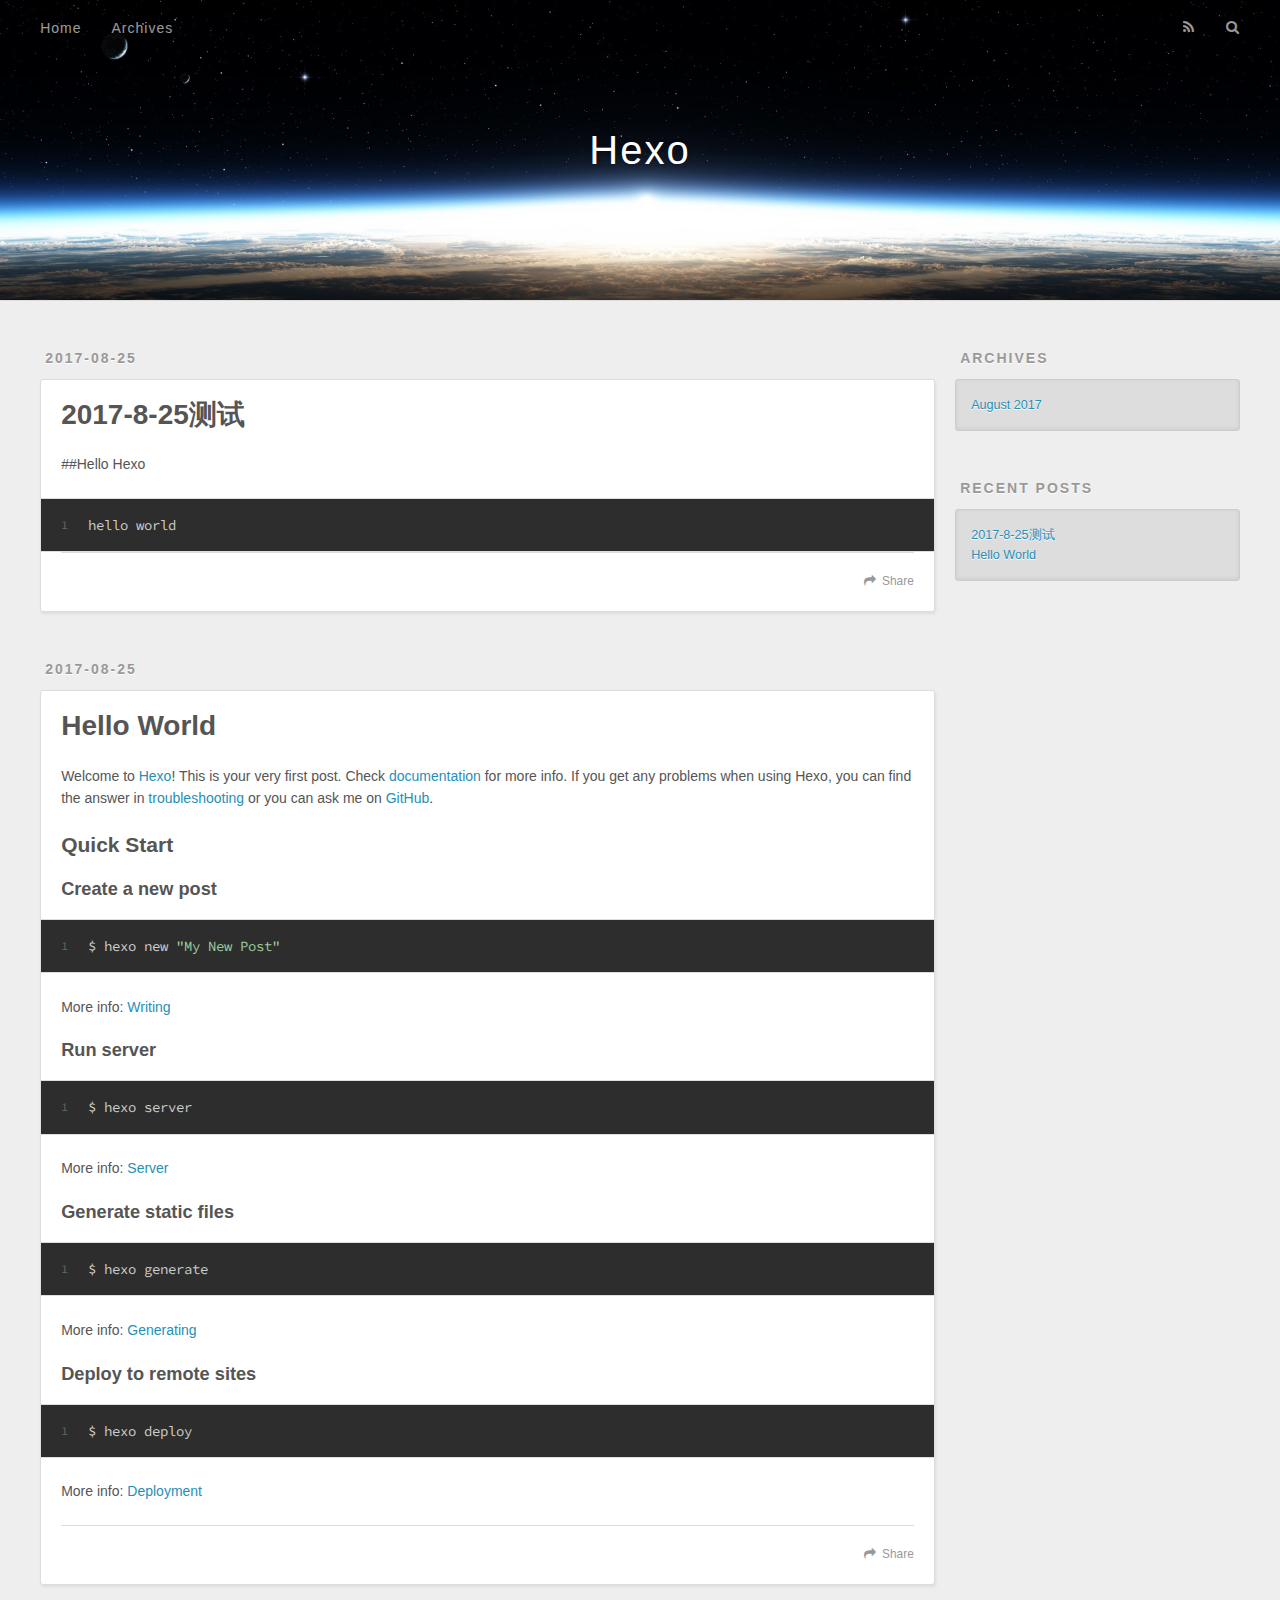
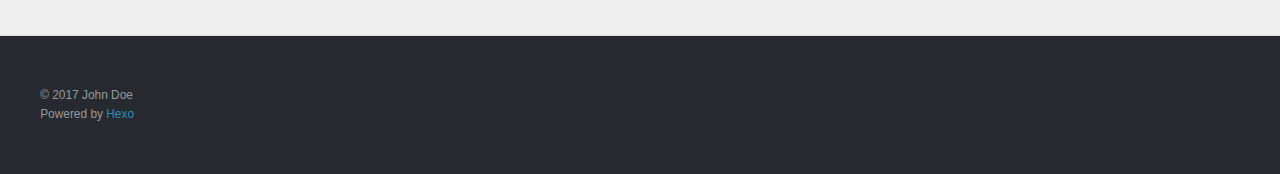
==== index.html @ f9d8b5d5 "Site updated: 2017-08-25 14:30:55" ====
<!DOCTYPE html>
<html>
<head>
  <meta charset="utf-8">
  
  <title>Hexo</title>
  <meta name="viewport" content="width=device-width, initial-scale=1, maximum-scale=1">
  <meta property="og:type" content="website">
<meta property="og:title" content="Hexo">
<meta property="og:url" content="http://yoursite.com/index.html">
<meta property="og:site_name" content="Hexo">
<meta name="twitter:card" content="summary">
<meta name="twitter:title" content="Hexo">
  
    <link rel="alternate" href="/atom.xml" title="Hexo" type="application/atom+xml">
  
  
    <link rel="icon" href="/favicon.png">
  
  
    <link href="//fonts.googleapis.com/css?family=Source+Code+Pro" rel="stylesheet" type="text/css">
  
  <link rel="stylesheet" href="/css/style.css">
  

</head>

<body>
  <div id="container">
    <div id="wrap">
      <header id="header">
  <div id="banner"></div>
  <div id="header-outer" class="outer">
    <div id="header-title" class="inner">
      <h1 id="logo-wrap">
        <a href="/" id="logo">Hexo</a>
      </h1>
      
    </div>
    <div id="header-inner" class="inner">
      <nav id="main-nav">
        <a id="main-nav-toggle" class="nav-icon"></a>
        
          <a class="main-nav-link" href="/">Home</a>
        
          <a class="main-nav-link" href="/archives">Archives</a>
        
      </nav>
      <nav id="sub-nav">
        
          <a id="nav-rss-link" class="nav-icon" href="/atom.xml" title="RSS Feed"></a>
        
        <a id="nav-search-btn" class="nav-icon" title="Search"></a>
      </nav>
      <div id="search-form-wrap">
        <form action="//google.com/search" method="get" accept-charset="UTF-8" class="search-form"><input type="search" name="q" class="search-form-input" placeholder="Search"><button type="submit" class="search-form-submit">&#xF002;</button><input type="hidden" name="sitesearch" value="http://yoursite.com"></form>
      </div>
    </div>
  </div>
</header>
      <div class="outer">
        <section id="main">
  
    <article id="post-2017-8-25测试" class="article article-type-post" itemscope itemprop="blogPost">
  <div class="article-meta">
    <a href="/2017/08/25/2017-8-25测试/" class="article-date">
  <time datetime="2017-08-25T06:27:34.000Z" itemprop="datePublished">2017-08-25</time>
</a>
    
  </div>
  <div class="article-inner">
    
    
      <header class="article-header">
        
  
    <h1 itemprop="name">
      <a class="article-title" href="/2017/08/25/2017-8-25测试/">2017-8-25测试</a>
    </h1>
  

      </header>
    
    <div class="article-entry" itemprop="articleBody">
      
        <p>##Hello Hexo</p>
<figure class="highlight plain"><table><tr><td class="gutter"><pre><div class="line">1</div></pre></td><td class="code"><pre><div class="line">hello world</div></pre></td></tr></table></figure>
      
    </div>
    <footer class="article-footer">
      <a data-url="http://yoursite.com/2017/08/25/2017-8-25测试/" data-id="cj6rhxn8a0000b4qzz9z68k7e" class="article-share-link">Share</a>
      
      
    </footer>
  </div>
  
</article>


  
    <article id="post-hello-world" class="article article-type-post" itemscope itemprop="blogPost">
  <div class="article-meta">
    <a href="/2017/08/25/hello-world/" class="article-date">
  <time datetime="2017-08-25T06:17:43.621Z" itemprop="datePublished">2017-08-25</time>
</a>
    
  </div>
  <div class="article-inner">
    
    
      <header class="article-header">
        
  
    <h1 itemprop="name">
      <a class="article-title" href="/2017/08/25/hello-world/">Hello World</a>
    </h1>
  

      </header>
    
    <div class="article-entry" itemprop="articleBody">
      
        <p>Welcome to <a href="https://hexo.io/" target="_blank" rel="external">Hexo</a>! This is your very first post. Check <a href="https://hexo.io/docs/" target="_blank" rel="external">documentation</a> for more info. If you get any problems when using Hexo, you can find the answer in <a href="https://hexo.io/docs/troubleshooting.html" target="_blank" rel="external">troubleshooting</a> or you can ask me on <a href="https://github.com/hexojs/hexo/issues" target="_blank" rel="external">GitHub</a>.</p>
<h2 id="Quick-Start"><a href="#Quick-Start" class="headerlink" title="Quick Start"></a>Quick Start</h2><h3 id="Create-a-new-post"><a href="#Create-a-new-post" class="headerlink" title="Create a new post"></a>Create a new post</h3><figure class="highlight bash"><table><tr><td class="gutter"><pre><div class="line">1</div></pre></td><td class="code"><pre><div class="line">$ hexo new <span class="string">"My New Post"</span></div></pre></td></tr></table></figure>
<p>More info: <a href="https://hexo.io/docs/writing.html" target="_blank" rel="external">Writing</a></p>
<h3 id="Run-server"><a href="#Run-server" class="headerlink" title="Run server"></a>Run server</h3><figure class="highlight bash"><table><tr><td class="gutter"><pre><div class="line">1</div></pre></td><td class="code"><pre><div class="line">$ hexo server</div></pre></td></tr></table></figure>
<p>More info: <a href="https://hexo.io/docs/server.html" target="_blank" rel="external">Server</a></p>
<h3 id="Generate-static-files"><a href="#Generate-static-files" class="headerlink" title="Generate static files"></a>Generate static files</h3><figure class="highlight bash"><table><tr><td class="gutter"><pre><div class="line">1</div></pre></td><td class="code"><pre><div class="line">$ hexo generate</div></pre></td></tr></table></figure>
<p>More info: <a href="https://hexo.io/docs/generating.html" target="_blank" rel="external">Generating</a></p>
<h3 id="Deploy-to-remote-sites"><a href="#Deploy-to-remote-sites" class="headerlink" title="Deploy to remote sites"></a>Deploy to remote sites</h3><figure class="highlight bash"><table><tr><td class="gutter"><pre><div class="line">1</div></pre></td><td class="code"><pre><div class="line">$ hexo deploy</div></pre></td></tr></table></figure>
<p>More info: <a href="https://hexo.io/docs/deployment.html" target="_blank" rel="external">Deployment</a></p>

      
    </div>
    <footer class="article-footer">
      <a data-url="http://yoursite.com/2017/08/25/hello-world/" data-id="cj6rhxn8m0001b4qzmaa10hm7" class="article-share-link">Share</a>
      
      
    </footer>
  </div>
  
</article>


  

</section>
        
          <aside id="sidebar">
  
    

  
    

  
    
  
    
  <div class="widget-wrap">
    <h3 class="widget-title">Archives</h3>
    <div class="widget">
      <ul class="archive-list"><li class="archive-list-item"><a class="archive-list-link" href="/archives/2017/08/">August 2017</a></li></ul>
    </div>
  </div>


  
    
  <div class="widget-wrap">
    <h3 class="widget-title">Recent Posts</h3>
    <div class="widget">
      <ul>
        
          <li>
            <a href="/2017/08/25/2017-8-25测试/">2017-8-25测试</a>
          </li>
        
          <li>
            <a href="/2017/08/25/hello-world/">Hello World</a>
          </li>
        
      </ul>
    </div>
  </div>

  
</aside>
        
      </div>
      <footer id="footer">
  
  <div class="outer">
    <div id="footer-info" class="inner">
      &copy; 2017 John Doe<br>
      Powered by <a href="http://hexo.io/" target="_blank">Hexo</a>
    </div>
  </div>
</footer>
    </div>
    <nav id="mobile-nav">
  
    <a href="/" class="mobile-nav-link">Home</a>
  
    <a href="/archives" class="mobile-nav-link">Archives</a>
  
</nav>
    

<script src="//ajax.googleapis.com/ajax/libs/jquery/2.0.3/jquery.min.js"></script>


  <link rel="stylesheet" href="/fancybox/jquery.fancybox.css">
  <script src="/fancybox/jquery.fancybox.pack.js"></script>


<script src="/js/script.js"></script>

  </div>
</body>
</html>
---- css/style.css ----
body {
  width: 100%;
}
body:before,
body:after {
  content: "";
  display: table;
}
body:after {
  clear: both;
}
html,
body,
div,
span,
applet,
object,
iframe,
h1,
h2,
h3,
h4,
h5,
h6,
p,
blockquote,
pre,
a,
abbr,
acronym,
address,
big,
cite,
code,
del,
dfn,
em,
img,
ins,
kbd,
q,
s,
samp,
small,
strike,
strong,
sub,
sup,
tt,
var,
dl,
dt,
dd,
ol,
ul,
li,
fieldset,
form,
label,
legend,
table,
caption,
tbody,
tfoot,
thead,
tr,
th,
td {
  margin: 0;
  padding: 0;
  border: 0;
  outline: 0;
  font-weight: inherit;
  font-style: inherit;
  font-family: inherit;
  font-size: 100%;
  vertical-align: baseline;
}
body {
  line-height: 1;
  color: #000;
  background: #fff;
}
ol,
ul {
  list-style: none;
}
table {
  border-collapse: separate;
  border-spacing: 0;
  vertical-align: middle;
}
caption,
th,
td {
  text-align: left;
  font-weight: normal;
  vertical-align: middle;
}
a img {
  border: none;
}
input,
button {
  margin: 0;
  padding: 0;
}
input::-moz-focus-inner,
button::-moz-focus-inner {
  border: 0;
  padding: 0;
}
@font-face {
  font-family: FontAwesome;
  font-style: normal;
  font-weight: normal;
  src: url("fonts/fontawesome-webfont.eot?v=#4.0.3");
  src: url("fonts/fontawesome-webfont.eot?#iefix&v=#4.0.3") format("embedded-opentype"), url("fonts/fontawesome-webfont.woff?v=#4.0.3") format("woff"), url("fonts/fontawesome-webfont.ttf?v=#4.0.3") format("truetype"), url("fonts/fontawesome-webfont.svg#fontawesomeregular?v=#4.0.3") format("svg");
}
html,
body,
#container {
  height: 100%;
}
body {
  background: #eee;
  font: 14px "Helvetica Neue", Helvetica, Arial, sans-serif;
  -webkit-text-size-adjust: 100%;
}
.outer {
  max-width: 1220px;
  margin: 0 auto;
  padding: 0 20px;
}
.outer:before,
.outer:after {
  content: "";
  display: table;
}
.outer:after {
  clear: both;
}
.inner {
  display: inline;
  float: left;
  width: 98.33333333333333%;
  margin: 0 0.833333333333333%;
}
.left,
.alignleft {
  float: left;
}
.right,
.alignright {
  float: right;
}
.clear {
  clear: both;
}
#container {
  position: relative;
}
.mobile-nav-on {
  overflow: hidden;
}
#wrap {
  height: 100%;
  width: 100%;
  position: absolute;
  top: 0;
  left: 0;
  -webkit-transition: 0.2s ease-out;
  -moz-transition: 0.2s ease-out;
  -ms-transition: 0.2s ease-out;
  transition: 0.2s ease-out;
  z-index: 1;
  background: #eee;
}
.mobile-nav-on #wrap {
  left: 280px;
}
@media screen and (min-width: 768px) {
  #main {
    display: inline;
    float: left;
    width: 73.33333333333333%;
    margin: 0 0.833333333333333%;
  }
}
.article-date,
.article-category-link,
.archive-year,
.widget-title {
  text-decoration: none;
  text-transform: uppercase;
  letter-spacing: 2px;
  color: #999;
  margin-bottom: 1em;
  margin-left: 5px;
  line-height: 1em;
  text-shadow: 0 1px #fff;
  font-weight: bold;
}
.article-inner,
.archive-article-inner {
  background: #fff;
  -webkit-box-shadow: 1px 2px 3px #ddd;
  box-shadow: 1px 2px 3px #ddd;
  border: 1px solid #ddd;
  border-radius: 3px;
}
.article-entry h1,
.widget h1 {
  font-size: 2em;
}
.article-entry h2,
.widget h2 {
  font-size: 1.5em;
}
.article-entry h3,
.widget h3 {
  font-size: 1.3em;
}
.article-entry h4,
.widget h4 {
  font-size: 1.2em;
}
.article-entry h5,
.widget h5 {
  font-size: 1em;
}
.article-entry h6,
.widget h6 {
  font-size: 1em;
  color: #999;
}
.article-entry hr,
.widget hr {
  border: 1px dashed #ddd;
}
.article-entry strong,
.widget strong {
  font-weight: bold;
}
.article-entry em,
.widget em,
.article-entry cite,
.widget cite {
  font-style: italic;
}
.article-entry sup,
.widget sup,
.article-entry sub,
.widget sub {
  font-size: 0.75em;
  line-height: 0;
  position: relative;
  vertical-align: baseline;
}
.article-entry sup,
.widget sup {
  top: -0.5em;
}
.article-entry sub,
.widget sub {
  bottom: -0.2em;
}
.article-entry small,
.widget small {
  font-size: 0.85em;
}
.article-entry acronym,
.widget acronym,
.article-entry abbr,
.widget abbr {
  border-bottom: 1px dotted;
}
.article-entry ul,
.widget ul,
.article-entry ol,
.widget ol,
.article-entry dl,
.widget dl {
  margin: 0 20px;
  line-height: 1.6em;
}
.article-entry ul ul,
.widget ul ul,
.article-entry ol ul,
.widget ol ul,
.article-entry ul ol,
.widget ul ol,
.article-entry ol ol,
.widget ol ol {
  margin-top: 0;
  margin-bottom: 0;
}
.article-entry ul,
.widget ul {
  list-style: disc;
}
.article-entry ol,
.widget ol {
  list-style: decimal;
}
.article-entry dt,
.widget dt {
  font-weight: bold;
}
#header {
  height: 300px;
  position: relative;
  border-bottom: 1px solid #ddd;
}
#header:before,
#header:after {
  content: "";
  position: absolute;
  left: 0;
  right: 0;
  height: 40px;
}
#header:before {
  top: 0;
  background: -webkit-linear-gradient(rgba(0,0,0,0.2), transparent);
  background: -moz-linear-gradient(rgba(0,0,0,0.2), transparent);
  background: -ms-linear-gradient(rgba(0,0,0,0.2), transparent);
  background: linear-gradient(rgba(0,0,0,0.2), transparent);
}
#header:after {
  bottom: 0;
  background: -webkit-linear-gradient(transparent, rgba(0,0,0,0.2));
  background: -moz-linear-gradient(transparent, rgba(0,0,0,0.2));
  background: -ms-linear-gradient(transparent, rgba(0,0,0,0.2));
  background: linear-gradient(transparent, rgba(0,0,0,0.2));
}
#header-outer {
  height: 100%;
  position: relative;
}
#header-inner {
  position: relative;
  overflow: hidden;
}
#banner {
  position: absolute;
  top: 0;
  left: 0;
  width: 100%;
  height: 100%;
  background: url("images/banner.jpg") center #000;
  -webkit-background-size: cover;
  -moz-background-size: cover;
  background-size: cover;
  z-index: -1;
}
#header-title {
  text-align: center;
  height: 40px;
  position: absolute;
  top: 50%;
  left: 0;
  margin-top: -20px;
}
#logo,
#subtitle {
  text-decoration: none;
  color: #fff;
  font-weight: 300;
  text-shadow: 0 1px 4px rgba(0,0,0,0.3);
}
#logo {
  font-size: 40px;
  line-height: 40px;
  letter-spacing: 2px;
}
#subtitle {
  font-size: 16px;
  line-height: 16px;
  letter-spacing: 1px;
}
#subtitle-wrap {
  margin-top: 16px;
}
#main-nav {
  float: left;
  margin-left: -15px;
}
.nav-icon,
.main-nav-link {
  float: left;
  color: #fff;
  opacity: 0.6;
  text-decoration: none;
  text-shadow: 0 1px rgba(0,0,0,0.2);
  -webkit-transition: opacity 0.2s;
  -moz-transition: opacity 0.2s;
  -ms-transition: opacity 0.2s;
  transition: opacity 0.2s;
  display: block;
  padding: 20px 15px;
}
.nav-icon:hover,
.main-nav-link:hover {
  opacity: 1;
}
.nav-icon {
  font-family: FontAwesome;
  text-align: center;
  font-size: 14px;
  width: 14px;
  height: 14px;
  padding: 20px 15px;
  position: relative;
  cursor: pointer;
}
.main-nav-link {
  font-weight: 300;
  letter-spacing: 1px;
}
@media screen and (max-width: 479px) {
  .main-nav-link {
    display: none;
  }
}
#main-nav-toggle {
  display: none;
}
#main-nav-toggle:before {
  content: "\f0c9";
}
@media screen and (max-width: 479px) {
  #main-nav-toggle {
    display: block;
  }
}
#sub-nav {
  float: right;
  margin-right: -15px;
}
#nav-rss-link:before {
  content: "\f09e";
}
#nav-search-btn:before {
  content: "\f002";
}
#search-form-wrap {
  position: absolute;
  top: 15px;
  width: 150px;
  height: 30px;
  right: -150px;
  opacity: 0;
  -webkit-transition: 0.2s ease-out;
  -moz-transition: 0.2s ease-out;
  -ms-transition: 0.2s ease-out;
  transition: 0.2s ease-out;
}
#search-form-wrap.on {
  opacity: 1;
  right: 0;
}
@media screen and (max-width: 479px) {
  #search-form-wrap {
    width: 100%;
    right: -100%;
  }
}
.search-form {
  position: absolute;
  top: 0;
  left: 0;
  right: 0;
  background: #fff;
  padding: 5px 15px;
  border-radius: 15px;
  -webkit-box-shadow: 0 0 10px rgba(0,0,0,0.3);
  box-shadow: 0 0 10px rgba(0,0,0,0.3);
}
.search-form-input {
  border: none;
  background: none;
  color: #555;
  width: 100%;
  font: 13px "Helvetica Neue", Helvetica, Arial, sans-serif;
  outline: none;
}
.search-form-input::-webkit-search-results-decoration,
.search-form-input::-webkit-search-cancel-button {
  -webkit-appearance: none;
}
.search-form-submit {
  position: absolute;
  top: 50%;
  right: 10px;
  margin-top: -7px;
  font: 13px FontAwesome;
  border: none;
  background: none;
  color: #bbb;
  cursor: pointer;
}
.search-form-submit:hover,
.search-form-submit:focus {
  color: #777;
}
.article {
  margin: 50px 0;
}
.article-inner {
  overflow: hidden;
}
.article-meta:before,
.article-meta:after {
  content: "";
  display: table;
}
.article-meta:after {
  clear: both;
}
.article-date {
  float: left;
}
.article-category {
  float: left;
  line-height: 1em;
  color: #ccc;
  text-shadow: 0 1px #fff;
  margin-left: 8px;
}
.article-category:before {
  content: "\2022";
}
.article-category-link {
  margin: 0 12px 1em;
}
.article-header {
  padding: 20px 20px 0;
}
.article-title {
  text-decoration: none;
  font-size: 2em;
  font-weight: bold;
  color: #555;
  line-height: 1.1em;
  -webkit-transition: color 0.2s;
  -moz-transition: color 0.2s;
  -ms-transition: color 0.2s;
  transition: color 0.2s;
}
a.article-title:hover {
  color: #258fb8;
}
.article-entry {
  color: #555;
  padding: 0 20px;
}
.article-entry:before,
.article-entry:after {
  content: "";
  display: table;
}
.article-entry:after {
  clear: both;
}
.article-entry p,
.article-entry table {
  line-height: 1.6em;
  margin: 1.6em 0;
}
.article-entry h1,
.article-entry h2,
.article-entry h3,
.article-entry h4,
.article-entry h5,
.article-entry h6 {
  font-weight: bold;
}
.article-entry h1,
.article-entry h2,
.article-entry h3,
.article-entry h4,
.article-entry h5,
.article-entry h6 {
  line-height: 1.1em;
  margin: 1.1em 0;
}
.article-entry a {
  color: #258fb8;
  text-decoration: none;
}
.article-entry a:hover {
  text-decoration: underline;
}
.article-entry ul,
.article-entry ol,
.article-entry dl {
  margin-top: 1.6em;
  margin-bottom: 1.6em;
}
.article-entry img,
.article-entry video {
  max-width: 100%;
  height: auto;
  display: block;
  margin: auto;
}
.article-entry iframe {
  border: none;
}
.article-entry table {
  width: 100%;
  border-collapse: collapse;
  border-spacing: 0;
}
.article-entry th {
  font-weight: bold;
  border-bottom: 3px solid #ddd;
  padding-bottom: 0.5em;
}
.article-entry td {
  border-bottom: 1px solid #ddd;
  padding: 10px 0;
}
.article-entry blockquote {
  font-family: Georgia, "Times New Roman", serif;
  font-size: 1.4em;
  margin: 1.6em 20px;
  text-align: center;
}
.article-entry blockquote footer {
  font-size: 14px;
  margin: 1.6em 0;
  font-family: "Helvetica Neue", Helvetica, Arial, sans-serif;
}
.article-entry blockquote footer cite:before {
  content: "—";
  padding: 0 0.5em;
}
.article-entry .pullquote {
  text-align: left;
  width: 45%;
  margin: 0;
}
.article-entry .pullquote.left {
  margin-left: 0.5em;
  margin-right: 1em;
}
.article-entry .pullquote.right {
  margin-right: 0.5em;
  margin-left: 1em;
}
.article-entry .caption {
  color: #999;
  display: block;
  font-size: 0.9em;
  margin-top: 0.5em;
  position: relative;
  text-align: center;
}
.article-entry .video-container {
  position: relative;
  padding-top: 56.25%;
  height: 0;
  overflow: hidden;
}
.article-entry .video-container iframe,
.article-entry .video-container object,
.article-entry .video-container embed {
  position: absolute;
  top: 0;
  left: 0;
  width: 100%;
  height: 100%;
  margin-top: 0;
}
.article-more-link a {
  display: inline-block;
  line-height: 1em;
  padding: 6px 15px;
  border-radius: 15px;
  background: #eee;
  color: #999;
  text-shadow: 0 1px #fff;
  text-decoration: none;
}
.article-more-link a:hover {
  background: #258fb8;
  color: #fff;
  text-decoration: none;
  text-shadow: 0 1px #1e7293;
}
.article-footer {
  font-size: 0.85em;
  line-height: 1.6em;
  border-top: 1px solid #ddd;
  padding-top: 1.6em;
  margin: 0 20px 20px;
}
.article-footer:before,
.article-footer:after {
  content: "";
  display: table;
}
.article-footer:after {
  clear: both;
}
.article-footer a {
  color: #999;
  text-decoration: none;
}
.article-footer a:hover {
  color: #555;
}
.article-tag-list-item {
  float: left;
  margin-right: 10px;
}
.article-tag-list-link:before {
  content: "#";
}
.article-comment-link {
  float: right;
}
.article-comment-link:before {
  content: "\f075";
  font-family: FontAwesome;
  padding-right: 8px;
}
.article-share-link {
  cursor: pointer;
  float: right;
  margin-left: 20px;
}
.article-share-link:before {
  content: "\f064";
  font-family: FontAwesome;
  padding-right: 6px;
}
#article-nav {
  position: relative;
}
#article-nav:before,
#article-nav:after {
  content: "";
  display: table;
}
#article-nav:after {
  clear: both;
}
@media screen and (min-width: 768px) {
  #article-nav {
    margin: 50px 0;
  }
  #article-nav:before {
    width: 8px;
    height: 8px;
    position: absolute;
    top: 50%;
    left: 50%;
    margin-top: -4px;
    margin-left: -4px;
    content: "";
    border-radius: 50%;
    background: #ddd;
    -webkit-box-shadow: 0 1px 2px #fff;
    box-shadow: 0 1px 2px #fff;
  }
}
.article-nav-link-wrap {
  text-decoration: none;
  text-shadow: 0 1px #fff;
  color: #999;
  -webkit-box-sizing: border-box;
  -moz-box-sizing: border-box;
  box-sizing: border-box;
  margin-top: 50px;
  text-align: center;
  display: block;
}
.article-nav-link-wrap:hover {
  color: #555;
}
@media screen and (min-width: 768px) {
  .article-nav-link-wrap {
    width: 50%;
    margin-top: 0;
  }
}
@media screen and (min-width: 768px) {
  #article-nav-newer {
    float: left;
    text-align: right;
    padding-right: 20px;
  }
}
@media screen and (min-width: 768px) {
  #article-nav-older {
    float: right;
    text-align: left;
    padding-left: 20px;
  }
}
.article-nav-caption {
  text-transform: uppercase;
  letter-spacing: 2px;
  color: #ddd;
  line-height: 1em;
  font-weight: bold;
}
#article-nav-newer .article-nav-caption {
  margin-right: -2px;
}
.article-nav-title {
  font-size: 0.85em;
  line-height: 1.6em;
  margin-top: 0.5em;
}
.article-share-box {
  position: absolute;
  display: none;
  background: #fff;
  -webkit-box-shadow: 1px 2px 10px rgba(0,0,0,0.2);
  box-shadow: 1px 2px 10px rgba(0,0,0,0.2);
  border-radius: 3px;
  margin-left: -145px;
  overflow: hidden;
  z-index: 1;
}
.article-share-box.on {
  display: block;
}
.article-share-input {
  width: 100%;
  background: none;
  -webkit-box-sizing: border-box;
  -moz-box-sizing: border-box;
  box-sizing: border-box;
  font: 14px "Helvetica Neue", Helvetica, Arial, sans-serif;
  padding: 0 15px;
  color: #555;
  outline: none;
  border: 1px solid #ddd;
  border-radius: 3px 3px 0 0;
  height: 36px;
  line-height: 36px;
}
.article-share-links {
  background: #eee;
}
.article-share-links:before,
.article-share-links:after {
  content: "";
  display: table;
}
.article-share-links:after {
  clear: both;
}
.article-share-twitter,
.article-share-facebook,
.article-share-pinterest,
.article-share-google {
  width: 50px;
  height: 36px;
  display: block;
  float: left;
  position: relative;
  color: #999;
  text-shadow: 0 1px #fff;
}
.article-share-twitter:before,
.article-share-facebook:before,
.article-share-pinterest:before,
.article-share-google:before {
  font-size: 20px;
  font-family: FontAwesome;
  width: 20px;
  height: 20px;
  position: absolute;
  top: 50%;
  left: 50%;
  margin-top: -10px;
  margin-left: -10px;
  text-align: center;
}
.article-share-twitter:hover,
.article-share-facebook:hover,
.article-share-pinterest:hover,
.article-share-google:hover {
  color: #fff;
}
.article-share-twitter:before {
  content: "\f099";
}
.article-share-twitter:hover {
  background: #00aced;
  text-shadow: 0 1px #008abe;
}
.article-share-facebook:before {
  content: "\f09a";
}
.article-share-facebook:hover {
  background: #3b5998;
  text-shadow: 0 1px #2f477a;
}
.article-share-pinterest:before {
  content: "\f0d2";
}
.article-share-pinterest:hover {
  background: #cb2027;
  text-shadow: 0 1px #a21a1f;
}
.article-share-google:before {
  content: "\f0d5";
}
.article-share-google:hover {
  background: #dd4b39;
  text-shadow: 0 1px #be3221;
}
.article-gallery {
  background: #000;
  position: relative;
}
.article-gallery-photos {
  position: relative;
  overflow: hidden;
}
.article-gallery-img {
  display: none;
  max-width: 100%;
}
.article-gallery-img:first-child {
  display: block;
}
.article-gallery-img.loaded {
  position: absolute;
  display: block;
}
.article-gallery-img img {
  display: block;
  max-width: 100%;
  margin: 0 auto;
}
#comments {
  background: #fff;
  -webkit-box-shadow: 1px 2px 3px #ddd;
  box-shadow: 1px 2px 3px #ddd;
  padding: 20px;
  border: 1px solid #ddd;
  border-radius: 3px;
  margin: 50px 0;
}
#comments a {
  color: #258fb8;
}
.archives-wrap {
  margin: 50px 0;
}
.archives:before,
.archives:after {
  content: "";
  display: table;
}
.archives:after {
  clear: both;
}
.archive-year-wrap {
  margin-bottom: 1em;
}
.archives {
  -webkit-column-gap: 10px;
  -moz-column-gap: 10px;
  column-gap: 10px;
}
@media screen and (min-width: 480px) and (max-width: 767px) {
  .archives {
    -webkit-column-count: 2;
    -moz-column-count: 2;
    column-count: 2;
  }
}
@media screen and (min-width: 768px) {
  .archives {
    -webkit-column-count: 3;
    -moz-column-count: 3;
    column-count: 3;
  }
}
.archive-article {
  -webkit-column-break-inside: avoid;
  page-break-inside: avoid;
  overflow: hidden;
  break-inside: avoid-column;
}
.archive-article-inner {
  padding: 10px;
  margin-bottom: 15px;
}
.archive-article-title {
  text-decoration: none;
  font-weight: bold;
  color: #555;
  -webkit-transition: color 0.2s;
  -moz-transition: color 0.2s;
  -ms-transition: color 0.2s;
  transition: color 0.2s;
  line-height: 1.6em;
}
.archive-article-title:hover {
  color: #258fb8;
}
.archive-article-footer {
  margin-top: 1em;
}
.archive-article-date {
  color: #999;
  text-decoration: none;
  font-size: 0.85em;
  line-height: 1em;
  margin-bottom: 0.5em;
  display: block;
}
#page-nav {
  margin: 50px auto;
  background: #fff;
  -webkit-box-shadow: 1px 2px 3px #ddd;
  box-shadow: 1px 2px 3px #ddd;
  border: 1px solid #ddd;
  border-radius: 3px;
  text-align: center;
  color: #999;
  overflow: hidden;
}
#page-nav:before,
#page-nav:after {
  content: "";
  display: table;
}
#page-nav:after {
  clear: both;
}
#page-nav a,
#page-nav span {
  padding: 10px 20px;
  line-height: 1;
  height: 2ex;
}
#page-nav a {
  color: #999;
  text-decoration: none;
}
#page-nav a:hover {
  background: #999;
  color: #fff;
}
#page-nav .prev {
  float: left;
}
#page-nav .next {
  float: right;
}
#page-nav .page-number {
  display: inline-block;
}
@media screen and (max-width: 479px) {
  #page-nav .page-number {
    display: none;
  }
}
#page-nav .current {
  color: #555;
  font-weight: bold;
}
#page-nav .space {
  color: #ddd;
}
#footer {
  background: #262a30;
  padding: 50px 0;
  border-top: 1px solid #ddd;
  color: #999;
}
#footer a {
  color: #258fb8;
  text-decoration: none;
}
#footer a:hover {
  text-decoration: underline;
}
#footer-info {
  line-height: 1.6em;
  font-size: 0.85em;
}
.article-entry pre,
.article-entry .highlight {
  background: #2d2d2d;
  margin: 0 -20px;
  padding: 15px 20px;
  border-style: solid;
  border-color: #ddd;
  border-width: 1px 0;
  overflow: auto;
  color: #ccc;
  line-height: 22.400000000000002px;
}
.article-entry .highlight .gutter pre,
.article-entry .gist .gist-file .gist-data .line-numbers {
  color: #666;
  font-size: 0.85em;
}
.article-entry pre,
.article-entry code {
  font-family: "Source Code Pro", Consolas, Monaco, Menlo, Consolas, monospace;
}
.article-entry code {
  background: #eee;
  text-shadow: 0 1px #fff;
  padding: 0 0.3em;
}
.article-entry pre code {
  background: none;
  text-shadow: none;
  padding: 0;
}
.article-entry .highlight pre {
  border: none;
  margin: 0;
  padding: 0;
}
.article-entry .highlight table {
  margin: 0;
  width: auto;
}
.article-entry .highlight td {
  border: none;
  padding: 0;
}
.article-entry .highlight figcaption {
  font-size: 0.85em;
  color: #999;
  line-height: 1em;
  margin-bottom: 1em;
}
.article-entry .highlight figcaption:before,
.article-entry .highlight figcaption:after {
  content: "";
  display: table;
}
.article-entry .highlight figcaption:after {
  clear: both;
}
.article-entry .highlight figcaption a {
  float: right;
}
.article-entry .highlight .gutter pre {
  text-align: right;
  padding-right: 20px;
}
.article-entry .highlight .line {
  height: 22.400000000000002px;
}
.article-entry .highlight .line.marked {
  background: #515151;
}
.article-entry .gist {
  margin: 0 -20px;
  border-style: solid;
  border-color: #ddd;
  border-width: 1px 0;
  background: #2d2d2d;
  padding: 15px 20px 15px 0;
}
.article-entry .gist .gist-file {
  border: none;
  font-family: "Source Code Pro", Consolas, Monaco, Menlo, Consolas, monospace;
  margin: 0;
}
.article-entry .gist .gist-file .gist-data {
  background: none;
  border: none;
}
.article-entry .gist .gist-file .gist-data .line-numbers {
  background: none;
  border: none;
  padding: 0 20px 0 0;
}
.article-entry .gist .gist-file .gist-data .line-data {
  padding: 0 !important;
}
.article-entry .gist .gist-file .highlight {
  margin: 0;
  padding: 0;
  border: none;
}
.article-entry .gist .gist-file .gist-meta {
  background: #2d2d2d;
  color: #999;
  font: 0.85em "Helvetica Neue", Helvetica, Arial, sans-serif;
  text-shadow: 0 0;
  padding: 0;
  margin-top: 1em;
  margin-left: 20px;
}
.article-entry .gist .gist-file .gist-meta a {
  color: #258fb8;
  font-weight: normal;
}
.article-entry .gist .gist-file .gist-meta a:hover {
  text-decoration: underline;
}
pre .comment,
pre .title {
  color: #999;
}
pre .variable,
pre .attribute,
pre .tag,
pre .regexp,
pre .ruby .constant,
pre .xml .tag .title,
pre .xml .pi,
pre .xml .doctype,
pre .html .doctype,
pre .css .id,
pre .css .class,
pre .css .pseudo {
  color: #f2777a;
}
pre .number,
pre .preprocessor,
pre .built_in,
pre .literal,
pre .params,
pre .constant {
  color: #f99157;
}
pre .class,
pre .ruby .class .title,
pre .css .rules .attribute {
  color: #9c9;
}
pre .string,
pre .value,
pre .inheritance,
pre .header,
pre .ruby .symbol,
pre .xml .cdata {
  color: #9c9;
}
pre .css .hexcolor {
  color: #6cc;
}
pre .function,
pre .python .decorator,
pre .python .title,
pre .ruby .function .title,
pre .ruby .title .keyword,
pre .perl .sub,
pre .javascript .title,
pre .coffeescript .title {
  color: #69c;
}
pre .keyword,
pre .javascript .function {
  color: #c9c;
}
@media screen and (max-width: 479px) {
  #mobile-nav {
    position: absolute;
    top: 0;
    left: 0;
    width: 280px;
    height: 100%;
    background: #191919;
    border-right: 1px solid #fff;
  }
}
@media screen and (max-width: 479px) {
  .mobile-nav-link {
    display: block;
    color: #999;
    text-decoration: none;
    padding: 15px 20px;
    font-weight: bold;
  }
  .mobile-nav-link:hover {
    color: #fff;
  }
}
@media screen and (min-width: 768px) {
  #sidebar {
    display: inline;
    float: left;
    width: 23.333333333333332%;
    margin: 0 0.833333333333333%;
  }
}
.widget-wrap {
  margin: 50px 0;
}
.widget {
  color: #777;
  text-shadow: 0 1px #fff;
  background: #ddd;
  -webkit-box-shadow: 0 -1px 4px #ccc inset;
  box-shadow: 0 -1px 4px #ccc inset;
  border: 1px solid #ccc;
  padding: 15px;
  border-radius: 3px;
}
.widget a {
  color: #258fb8;
  text-decoration: none;
}
.widget a:hover {
  text-decoration: underline;
}
.widget ul ul,
.widget ol ul,
.widget dl ul,
.widget ul ol,
.widget ol ol,
.widget dl ol,
.widget ul dl,
.widget ol dl,
.widget dl dl {
  margin-left: 15px;
  list-style: disc;
}
.widget {
  line-height: 1.6em;
  word-wrap: break-word;
  font-size: 0.9em;
}
.widget ul,
.widget ol {
  list-style: none;
  margin: 0;
}
.widget ul ul,
.widget ol ul,
.widget ul ol,
.widget ol ol {
  margin: 0 20px;
}
.widget ul ul,
.widget ol ul {
  list-style: disc;
}
.widget ul ol,
.widget ol ol {
  list-style: decimal;
}
.category-list-count,
.tag-list-count,
.archive-list-count {
  padding-left: 5px;
  color: #999;
  font-size: 0.85em;
}
.category-list-count:before,
.tag-list-count:before,
.archive-list-count:before {
  content: "(";
}
.category-list-count:after,
.tag-list-count:after,
.archive-list-count:after {
  content: ")";
}
.tagcloud a {
  margin-right: 5px;
  display: inline-block;
}
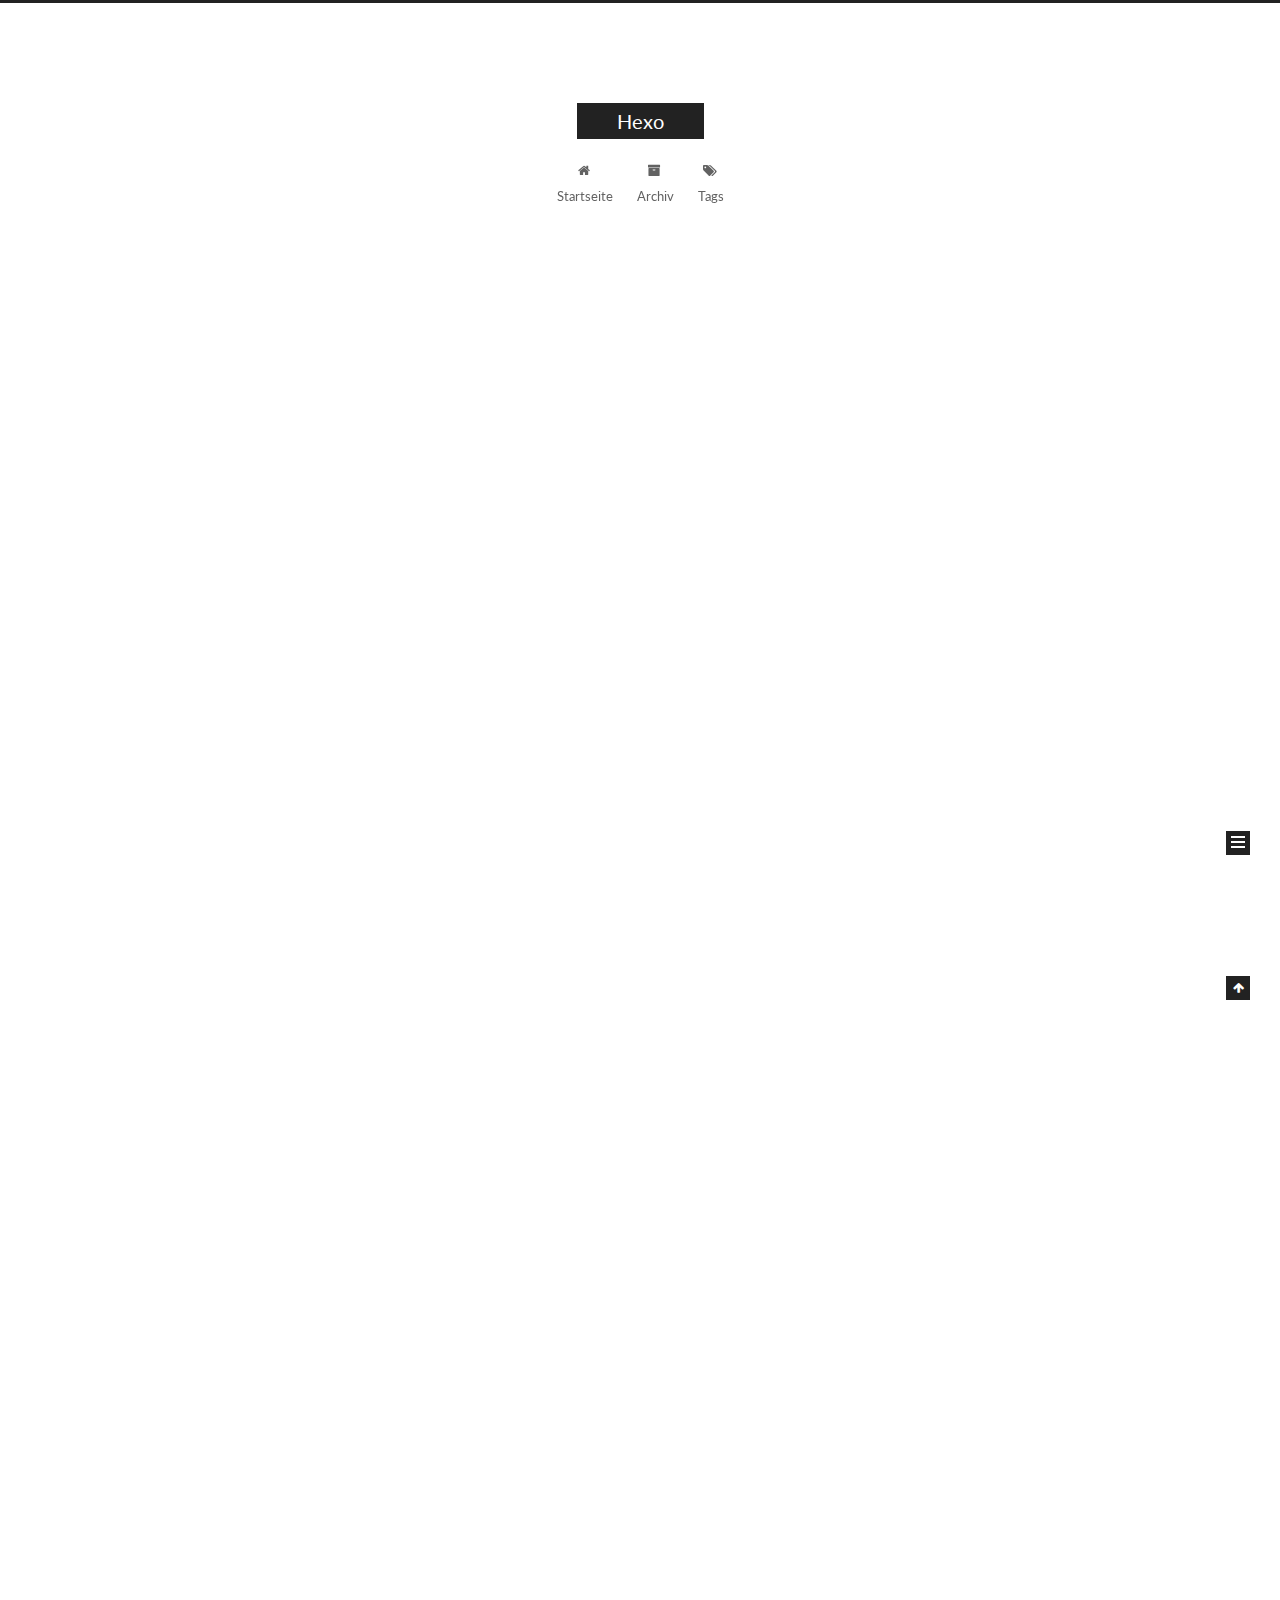
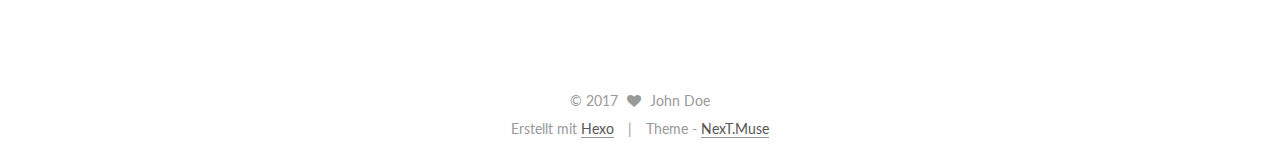
==== commit 5abd7cab: "Site updated: 2017-08-25 14:41:54" ====
--- a/index.html
+++ b/index.html
@@ -1,126 +1,456 @@
 <!DOCTYPE html>
-<html>
+
+
+
+  
+
+
+<html class="theme-next muse use-motion" lang="">
 <head>
-  <meta charset="utf-8">
-  
-  <title>Hexo</title>
-  <meta name="viewport" content="width=device-width, initial-scale=1, maximum-scale=1">
-  <meta property="og:type" content="website">
+  <meta charset="UTF-8"/>
+<meta http-equiv="X-UA-Compatible" content="IE=edge" />
+<meta name="viewport" content="width=device-width, initial-scale=1, maximum-scale=1"/>
+<meta name="theme-color" content="#222">
+
+
+
+
+
+
+
+
+
+<meta http-equiv="Cache-Control" content="no-transform" />
+<meta http-equiv="Cache-Control" content="no-siteapp" />
+
+
+
+
+
+
+
+
+
+
+
+
+
+
+
+  
+  
+  <link href="/lib/fancybox/source/jquery.fancybox.css?v=2.1.5" rel="stylesheet" type="text/css" />
+
+
+
+
+  
+  
+  
+  
+
+  
+    
+    
+  
+
+  
+
+  
+
+  
+
+  
+
+  
+    
+    
+    <link href="//fonts.googleapis.com/css?family=Lato:300,300italic,400,400italic,700,700italic&subset=latin,latin-ext" rel="stylesheet" type="text/css">
+  
+
+
+
+
+
+
+<link href="/lib/font-awesome/css/font-awesome.min.css?v=4.6.2" rel="stylesheet" type="text/css" />
+
+<link href="/css/main.css?v=5.1.2" rel="stylesheet" type="text/css" />
+
+
+  <meta name="keywords" content="Hexo, NexT" />
+
+
+
+
+
+
+
+
+  <link rel="shortcut icon" type="image/x-icon" href="/favicon.ico?v=5.1.2" />
+
+
+
+
+
+
+<meta property="og:type" content="website">
 <meta property="og:title" content="Hexo">
 <meta property="og:url" content="http://yoursite.com/index.html">
 <meta property="og:site_name" content="Hexo">
 <meta name="twitter:card" content="summary">
 <meta name="twitter:title" content="Hexo">
-  
-    <link rel="alternate" href="/atom.xml" title="Hexo" type="application/atom+xml">
-  
-  
-    <link rel="icon" href="/favicon.png">
-  
-  
-    <link href="//fonts.googleapis.com/css?family=Source+Code+Pro" rel="stylesheet" type="text/css">
-  
-  <link rel="stylesheet" href="/css/style.css">
-  
+
+
+
+<script type="text/javascript" id="hexo.configurations">
+  var NexT = window.NexT || {};
+  var CONFIG = {
+    root: '/',
+    scheme: 'Muse',
+    sidebar: {"position":"left","display":"post","offset":12,"offset_float":12,"b2t":false,"scrollpercent":false,"onmobile":false},
+    fancybox: true,
+    tabs: true,
+    motion: true,
+    duoshuo: {
+      userId: '0',
+      author: 'Author'
+    },
+    algolia: {
+      applicationID: '',
+      apiKey: '',
+      indexName: '',
+      hits: {"per_page":10},
+      labels: {"input_placeholder":"Search for Posts","hits_empty":"We didn't find any results for the search: ${query}","hits_stats":"${hits} results found in ${time} ms"}
+    }
+  };
+</script>
+
+
+
+  <link rel="canonical" href="http://yoursite.com/"/>
+
+
+
+
+
+  <title>Hexo</title>
+  
+
+
+
+
+
+
+
+
+
+
+
+
+
 
 </head>
 
-<body>
-  <div id="container">
-    <div id="wrap">
-      <header id="header">
-  <div id="banner"></div>
-  <div id="header-outer" class="outer">
-    <div id="header-title" class="inner">
-      <h1 id="logo-wrap">
-        <a href="/" id="logo">Hexo</a>
-      </h1>
-      
+<body itemscope itemtype="http://schema.org/WebPage" lang="">
+
+  
+  
+    
+  
+
+  <div class="container sidebar-position-left 
+   page-home 
+ ">
+    <div class="headband"></div>
+
+    <header id="header" class="header" itemscope itemtype="http://schema.org/WPHeader">
+      <div class="header-inner"><div class="site-brand-wrapper">
+  <div class="site-meta ">
+    
+
+    <div class="custom-logo-site-title">
+      <a href="/"  class="brand" rel="start">
+        <span class="logo-line-before"><i></i></span>
+        <span class="site-title">Hexo</span>
+        <span class="logo-line-after"><i></i></span>
+      </a>
     </div>
-    <div id="header-inner" class="inner">
-      <nav id="main-nav">
-        <a id="main-nav-toggle" class="nav-icon"></a>
-        
-          <a class="main-nav-link" href="/">Home</a>
-        
-          <a class="main-nav-link" href="/archives">Archives</a>
-        
-      </nav>
-      <nav id="sub-nav">
-        
-          <a id="nav-rss-link" class="nav-icon" href="/atom.xml" title="RSS Feed"></a>
-        
-        <a id="nav-search-btn" class="nav-icon" title="Search"></a>
-      </nav>
-      <div id="search-form-wrap">
-        <form action="//google.com/search" method="get" accept-charset="UTF-8" class="search-form"><input type="search" name="q" class="search-form-input" placeholder="Search"><button type="submit" class="search-form-submit">&#xF002;</button><input type="hidden" name="sitesearch" value="http://yoursite.com"></form>
-      </div>
+      
+        <p class="site-subtitle"></p>
+      
+  </div>
+
+  <div class="site-nav-toggle">
+    <button>
+      <span class="btn-bar"></span>
+      <span class="btn-bar"></span>
+      <span class="btn-bar"></span>
+    </button>
+  </div>
+</div>
+
+<nav class="site-nav">
+  
+
+  
+    <ul id="menu" class="menu">
+      
+        
+        <li class="menu-item menu-item-home">
+          <a href="/" rel="section">
+            
+              <i class="menu-item-icon fa fa-fw fa-home"></i> <br />
+            
+            Startseite
+          </a>
+        </li>
+      
+        
+        <li class="menu-item menu-item-archives">
+          <a href="/archives/" rel="section">
+            
+              <i class="menu-item-icon fa fa-fw fa-archive"></i> <br />
+            
+            Archiv
+          </a>
+        </li>
+      
+        
+        <li class="menu-item menu-item-tags">
+          <a href="/tags/" rel="section">
+            
+              <i class="menu-item-icon fa fa-fw fa-tags"></i> <br />
+            
+            Tags
+          </a>
+        </li>
+      
+
+      
+    </ul>
+  
+
+  
+</nav>
+
+
+
+ </div>
+    </header>
+
+    <main id="main" class="main">
+      <div class="main-inner">
+        <div class="content-wrap">
+          <div id="content" class="content">
+            
+  <section id="posts" class="posts-expand">
+    
+      
+
+  
+
+  
+  
+  
+
+  <article class="post post-type-normal" itemscope itemtype="http://schema.org/Article">
+  
+  
+  
+  <div class="post-block">
+    <link itemprop="mainEntityOfPage" href="http://yoursite.com/2017/08/25/2017-8-25测试/">
+
+    <span hidden itemprop="author" itemscope itemtype="http://schema.org/Person">
+      <meta itemprop="name" content="John Doe">
+      <meta itemprop="description" content="">
+      <meta itemprop="image" content="/images/avatar.gif">
+    </span>
+
+    <span hidden itemprop="publisher" itemscope itemtype="http://schema.org/Organization">
+      <meta itemprop="name" content="Hexo">
+    </span>
+
+    
+      <header class="post-header">
+
+        
+        
+          <h1 class="post-title" itemprop="name headline">
+                
+                <a class="post-title-link" href="/2017/08/25/2017-8-25测试/" itemprop="url">2017-8-25测试</a></h1>
+        
+
+        <div class="post-meta">
+          <span class="post-time">
+            
+              <span class="post-meta-item-icon">
+                <i class="fa fa-calendar-o"></i>
+              </span>
+              
+                <span class="post-meta-item-text">Veröffentlicht am</span>
+              
+              <time title="Post created" itemprop="dateCreated datePublished" datetime="2017-08-25T14:27:34+08:00">
+                2017-08-25
+              </time>
+            
+
+            
+
+            
+          </span>
+
+          
+
+          
+            
+          
+
+          
+          
+
+          
+
+          
+
+          
+
+        </div>
+      </header>
+    
+
+    
+    
+    
+    <div class="post-body" itemprop="articleBody">
+
+      
+      
+
+      
+        
+          
+            <p>##Hello Hexo</p>
+<figure class="highlight plain"><table><tr><td class="gutter"><pre><div class="line">1</div></pre></td><td class="code"><pre><div class="line">hello world</div></pre></td></tr></table></figure>
+          
+        
+      
     </div>
-  </div>
-</header>
-      <div class="outer">
-        <section id="main">
-  
-    <article id="post-2017-8-25测试" class="article article-type-post" itemscope itemprop="blogPost">
-  <div class="article-meta">
-    <a href="/2017/08/25/2017-8-25测试/" class="article-date">
-  <time datetime="2017-08-25T06:27:34.000Z" itemprop="datePublished">2017-08-25</time>
-</a>
-    
-  </div>
-  <div class="article-inner">
-    
-    
-      <header class="article-header">
-        
-  
-    <h1 itemprop="name">
-      <a class="article-title" href="/2017/08/25/2017-8-25测试/">2017-8-25测试</a>
-    </h1>
-  
-
-      </header>
-    
-    <div class="article-entry" itemprop="articleBody">
-      
-        <p>##Hello Hexo</p>
-<figure class="highlight plain"><table><tr><td class="gutter"><pre><div class="line">1</div></pre></td><td class="code"><pre><div class="line">hello world</div></pre></td></tr></table></figure>
-      
-    </div>
-    <footer class="article-footer">
-      <a data-url="http://yoursite.com/2017/08/25/2017-8-25测试/" data-id="cj6rhxn8a0000b4qzz9z68k7e" class="article-share-link">Share</a>
-      
+    
+    
+    
+
+    
+
+    
+
+    
+
+    <footer class="post-footer">
+      
+
+      
+
+      
+
+      
+      
+        <div class="post-eof"></div>
       
     </footer>
   </div>
   
-</article>
-
-
-  
-    <article id="post-hello-world" class="article article-type-post" itemscope itemprop="blogPost">
-  <div class="article-meta">
-    <a href="/2017/08/25/hello-world/" class="article-date">
-  <time datetime="2017-08-25T06:17:43.621Z" itemprop="datePublished">2017-08-25</time>
-</a>
-    
-  </div>
-  <div class="article-inner">
-    
-    
-      <header class="article-header">
-        
-  
-    <h1 itemprop="name">
-      <a class="article-title" href="/2017/08/25/hello-world/">Hello World</a>
-    </h1>
-  
-
+  
+  
+  </article>
+
+
+    
+      
+
+  
+
+  
+  
+  
+
+  <article class="post post-type-normal" itemscope itemtype="http://schema.org/Article">
+  
+  
+  
+  <div class="post-block">
+    <link itemprop="mainEntityOfPage" href="http://yoursite.com/2017/08/25/hello-world/">
+
+    <span hidden itemprop="author" itemscope itemtype="http://schema.org/Person">
+      <meta itemprop="name" content="John Doe">
+      <meta itemprop="description" content="">
+      <meta itemprop="image" content="/images/avatar.gif">
+    </span>
+
+    <span hidden itemprop="publisher" itemscope itemtype="http://schema.org/Organization">
+      <meta itemprop="name" content="Hexo">
+    </span>
+
+    
+      <header class="post-header">
+
+        
+        
+          <h1 class="post-title" itemprop="name headline">
+                
+                <a class="post-title-link" href="/2017/08/25/hello-world/" itemprop="url">Hello World</a></h1>
+        
+
+        <div class="post-meta">
+          <span class="post-time">
+            
+              <span class="post-meta-item-icon">
+                <i class="fa fa-calendar-o"></i>
+              </span>
+              
+                <span class="post-meta-item-text">Veröffentlicht am</span>
+              
+              <time title="Post created" itemprop="dateCreated datePublished" datetime="2017-08-25T14:17:43+08:00">
+                2017-08-25
+              </time>
+            
+
+            
+
+            
+          </span>
+
+          
+
+          
+            
+          
+
+          
+          
+
+          
+
+          
+
+          
+
+        </div>
       </header>
     
-    <div class="article-entry" itemprop="articleBody">
-      
-        <p>Welcome to <a href="https://hexo.io/" target="_blank" rel="external">Hexo</a>! This is your very first post. Check <a href="https://hexo.io/docs/" target="_blank" rel="external">documentation</a> for more info. If you get any problems when using Hexo, you can find the answer in <a href="https://hexo.io/docs/troubleshooting.html" target="_blank" rel="external">troubleshooting</a> or you can ask me on <a href="https://github.com/hexojs/hexo/issues" target="_blank" rel="external">GitHub</a>.</p>
+
+    
+    
+    
+    <div class="post-body" itemprop="articleBody">
+
+      
+      
+
+      
+        
+          
+            <p>Welcome to <a href="https://hexo.io/" target="_blank" rel="external">Hexo</a>! This is your very first post. Check <a href="https://hexo.io/docs/" target="_blank" rel="external">documentation</a> for more info. If you get any problems when using Hexo, you can find the answer in <a href="https://hexo.io/docs/troubleshooting.html" target="_blank" rel="external">troubleshooting</a> or you can ask me on <a href="https://github.com/hexojs/hexo/issues" target="_blank" rel="external">GitHub</a>.</p>
 <h2 id="Quick-Start"><a href="#Quick-Start" class="headerlink" title="Quick Start"></a>Quick Start</h2><h3 id="Create-a-new-post"><a href="#Create-a-new-post" class="headerlink" title="Create a new post"></a>Create a new post</h3><figure class="highlight bash"><table><tr><td class="gutter"><pre><div class="line">1</div></pre></td><td class="code"><pre><div class="line">$ hexo new <span class="string">"My New Post"</span></div></pre></td></tr></table></figure>
 <p>More info: <a href="https://hexo.io/docs/writing.html" target="_blank" rel="external">Writing</a></p>
 <h3 id="Run-server"><a href="#Run-server" class="headerlink" title="Run server"></a>Run server</h3><figure class="highlight bash"><table><tr><td class="gutter"><pre><div class="line">1</div></pre></td><td class="code"><pre><div class="line">$ hexo server</div></pre></td></tr></table></figure>
@@ -130,92 +460,284 @@
 <h3 id="Deploy-to-remote-sites"><a href="#Deploy-to-remote-sites" class="headerlink" title="Deploy to remote sites"></a>Deploy to remote sites</h3><figure class="highlight bash"><table><tr><td class="gutter"><pre><div class="line">1</div></pre></td><td class="code"><pre><div class="line">$ hexo deploy</div></pre></td></tr></table></figure>
 <p>More info: <a href="https://hexo.io/docs/deployment.html" target="_blank" rel="external">Deployment</a></p>
 
+          
+        
       
     </div>
-    <footer class="article-footer">
-      <a data-url="http://yoursite.com/2017/08/25/hello-world/" data-id="cj6rhxn8m0001b4qzmaa10hm7" class="article-share-link">Share</a>
-      
+    
+    
+    
+
+    
+
+    
+
+    
+
+    <footer class="post-footer">
+      
+
+      
+
+      
+
+      
+      
+        <div class="post-eof"></div>
       
     </footer>
   </div>
   
-</article>
-
-
-  
-
-</section>
-        
-          <aside id="sidebar">
-  
-    
-
-  
-    
-
-  
-    
-  
-    
-  <div class="widget-wrap">
-    <h3 class="widget-title">Archives</h3>
-    <div class="widget">
-      <ul class="archive-list"><li class="archive-list-item"><a class="archive-list-link" href="/archives/2017/08/">August 2017</a></li></ul>
+  
+  
+  </article>
+
+
+    
+  </section>
+
+  
+
+
+          </div>
+          
+
+
+          
+
+        </div>
+        
+          
+  
+  <div class="sidebar-toggle">
+    <div class="sidebar-toggle-line-wrap">
+      <span class="sidebar-toggle-line sidebar-toggle-line-first"></span>
+      <span class="sidebar-toggle-line sidebar-toggle-line-middle"></span>
+      <span class="sidebar-toggle-line sidebar-toggle-line-last"></span>
     </div>
   </div>
 
-
-  
-    
-  <div class="widget-wrap">
-    <h3 class="widget-title">Recent Posts</h3>
-    <div class="widget">
-      <ul>
-        
-          <li>
-            <a href="/2017/08/25/2017-8-25测试/">2017-8-25测试</a>
-          </li>
-        
-          <li>
-            <a href="/2017/08/25/hello-world/">Hello World</a>
-          </li>
-        
-      </ul>
+  <aside id="sidebar" class="sidebar">
+    
+    <div class="sidebar-inner">
+
+      
+
+      
+
+      <section class="site-overview sidebar-panel sidebar-panel-active">
+        <div class="site-author motion-element" itemprop="author" itemscope itemtype="http://schema.org/Person">
+          <img class="site-author-image" itemprop="image"
+               src="/images/avatar.gif"
+               alt="John Doe" />
+          <p class="site-author-name" itemprop="name">John Doe</p>
+           
+              <p class="site-description motion-element" itemprop="description"></p>
+          
+        </div>
+        <nav class="site-state motion-element">
+
+          
+            <div class="site-state-item site-state-posts">
+              <a href="/archives/">
+                <span class="site-state-item-count">2</span>
+                <span class="site-state-item-name">Artikel</span>
+              </a>
+            </div>
+          
+
+          
+
+          
+
+        </nav>
+
+        
+
+        <div class="links-of-author motion-element">
+          
+        </div>
+
+        
+        
+
+        
+        
+
+        
+
+
+      </section>
+
+      
+
+      
+
     </div>
+  </aside>
+
+
+        
+      </div>
+    </main>
+
+    <footer id="footer" class="footer">
+      <div class="footer-inner">
+        <div class="copyright" >
+  
+  &copy; 
+  <span itemprop="copyrightYear">2017</span>
+  <span class="with-love">
+    <i class="fa fa-heart"></i>
+  </span>
+  <span class="author" itemprop="copyrightHolder">John Doe</span>
+</div>
+
+
+<div class="powered-by">
+  Erstellt mit  <a class="theme-link" href="https://hexo.io">Hexo</a>
+</div>
+
+<div class="theme-info">
+  Theme -
+  <a class="theme-link" href="https://github.com/iissnan/hexo-theme-next">
+    NexT.Muse
+  </a>
+</div>
+
+
+        
+
+        
+      </div>
+    </footer>
+
+    
+      <div class="back-to-top">
+        <i class="fa fa-arrow-up"></i>
+        
+      </div>
+    
+
   </div>
 
   
-</aside>
-        
-      </div>
-      <footer id="footer">
-  
-  <div class="outer">
-    <div id="footer-info" class="inner">
-      &copy; 2017 John Doe<br>
-      Powered by <a href="http://hexo.io/" target="_blank">Hexo</a>
-    </div>
-  </div>
-</footer>
-    </div>
-    <nav id="mobile-nav">
-  
-    <a href="/" class="mobile-nav-link">Home</a>
-  
-    <a href="/archives" class="mobile-nav-link">Archives</a>
-  
-</nav>
-    
-
-<script src="//ajax.googleapis.com/ajax/libs/jquery/2.0.3/jquery.min.js"></script>
-
-
-  <link rel="stylesheet" href="/fancybox/jquery.fancybox.css">
-  <script src="/fancybox/jquery.fancybox.pack.js"></script>
-
-
-<script src="/js/script.js"></script>
-
-  </div>
+
+<script type="text/javascript">
+  if (Object.prototype.toString.call(window.Promise) !== '[object Function]') {
+    window.Promise = null;
+  }
+</script>
+
+
+
+
+
+
+
+
+
+  
+
+
+
+
+
+
+
+
+
+
+
+
+  
+  <script type="text/javascript" src="/lib/jquery/index.js?v=2.1.3"></script>
+
+  
+  <script type="text/javascript" src="/lib/fastclick/lib/fastclick.min.js?v=1.0.6"></script>
+
+  
+  <script type="text/javascript" src="/lib/jquery_lazyload/jquery.lazyload.js?v=1.9.7"></script>
+
+  
+  <script type="text/javascript" src="/lib/velocity/velocity.min.js?v=1.2.1"></script>
+
+  
+  <script type="text/javascript" src="/lib/velocity/velocity.ui.min.js?v=1.2.1"></script>
+
+  
+  <script type="text/javascript" src="/lib/fancybox/source/jquery.fancybox.pack.js?v=2.1.5"></script>
+
+
+  
+
+
+  <script type="text/javascript" src="/js/src/utils.js?v=5.1.2"></script>
+
+  <script type="text/javascript" src="/js/src/motion.js?v=5.1.2"></script>
+
+
+
+  
+  
+
+  
+    <script type="text/javascript" src="/js/src/scrollspy.js?v=5.1.2"></script>
+<script type="text/javascript" src="/js/src/post-details.js?v=5.1.2"></script>
+
+  
+
+  
+
+
+  <script type="text/javascript" src="/js/src/bootstrap.js?v=5.1.2"></script>
+
+
+
+  
+
+
+  
+
+
+
+
+	
+
+
+
+
+
+  
+
+
+
+
+
+  
+
+
+
+
+
+
+  
+
+
+
+
+
+  
+
+  
+
+  
+
+  
+
+  
+
+  
+
 </body>
-</html>+</html>
--- a/css/main.css
+++ b/css/main.css
@@ -0,0 +1,2648 @@
+/* normalize.css v3.0.2 | MIT License | git.io/normalize */
+html {
+  font-family: sans-serif; /* 1 */
+  -ms-text-size-adjust: 100%; /* 2 */
+  -webkit-text-size-adjust: 100%; /* 2 */
+}
+body {
+  margin: 0;
+}
+article,
+aside,
+details,
+figcaption,
+figure,
+footer,
+header,
+hgroup,
+main,
+menu,
+nav,
+section,
+summary {
+  display: block;
+}
+audio,
+canvas,
+progress,
+video {
+  display: inline-block; /* 1 */
+  vertical-align: baseline; /* 2 */
+}
+audio:not([controls]) {
+  display: none;
+  height: 0;
+}
+[hidden],
+template {
+  display: none;
+}
+a {
+  background-color: transparent;
+}
+a:active,
+a:hover {
+  outline: 0;
+}
+abbr[title] {
+  border-bottom: 1px dotted;
+}
+b,
+strong {
+  font-weight: bold;
+}
+dfn {
+  font-style: italic;
+}
+h1 {
+  font-size: 2em;
+  margin: 0.67em 0;
+}
+mark {
+  background: #ff0;
+  color: #000;
+}
+small {
+  font-size: 80%;
+}
+sub,
+sup {
+  font-size: 75%;
+  line-height: 0;
+  position: relative;
+  vertical-align: baseline;
+}
+sup {
+  top: -0.5em;
+}
+sub {
+  bottom: -0.25em;
+}
+img {
+  border: 0;
+}
+svg:not(:root) {
+  overflow: hidden;
+}
+figure {
+  margin: 1em 40px;
+}
+hr {
+  -moz-box-sizing: content-box;
+  box-sizing: content-box;
+  height: 0;
+}
+pre {
+  overflow: auto;
+}
+code,
+kbd,
+pre,
+samp {
+  font-family: monospace, monospace;
+  font-size: 1em;
+}
+button,
+input,
+optgroup,
+select,
+textarea {
+  color: inherit; /* 1 */
+  font: inherit; /* 2 */
+  margin: 0; /* 3 */
+}
+button {
+  overflow: visible;
+}
+button,
+select {
+  text-transform: none;
+}
+button,
+html input[type="button"],
+input[type="reset"],
+input[type="submit"] {
+  -webkit-appearance: button; /* 2 */
+  cursor: pointer; /* 3 */
+}
+button[disabled],
+html input[disabled] {
+  cursor: default;
+}
+button::-moz-focus-inner,
+input::-moz-focus-inner {
+  border: 0;
+  padding: 0;
+}
+input {
+  line-height: normal;
+}
+input[type="checkbox"],
+input[type="radio"] {
+  box-sizing: border-box; /* 1 */
+  padding: 0; /* 2 */
+}
+input[type="number"]::-webkit-inner-spin-button,
+input[type="number"]::-webkit-outer-spin-button {
+  height: auto;
+}
+input[type="search"] {
+  -webkit-appearance: textfield; /* 1 */
+  -moz-box-sizing: content-box;
+  -webkit-box-sizing: content-box; /* 2 */
+  box-sizing: content-box;
+}
+input[type="search"]::-webkit-search-cancel-button,
+input[type="search"]::-webkit-search-decoration {
+  -webkit-appearance: none;
+}
+fieldset {
+  border: 1px solid #c0c0c0;
+  margin: 0 2px;
+  padding: 0.35em 0.625em 0.75em;
+}
+legend {
+  border: 0; /* 1 */
+  padding: 0; /* 2 */
+}
+textarea {
+  overflow: auto;
+}
+optgroup {
+  font-weight: bold;
+}
+table {
+  border-collapse: collapse;
+  border-spacing: 0;
+}
+td,
+th {
+  padding: 0;
+}
+::selection {
+  background: #262a30;
+  color: #fff;
+}
+body {
+  position: relative;
+  font-family: 'Lato', "PingFang SC", "Microsoft YaHei", sans-serif;
+  font-size: 14px;
+  line-height: 2;
+  color: #555;
+  background: #fff;
+}
+@media (max-width: 767px) {
+  body {
+    padding-right: 0 !important;
+  }
+}
+@media (min-width: 768px) and (max-width: 991px) {
+  body {
+    padding-right: 0 !important;
+  }
+}
+@media (min-width: 1600px) {
+  body {
+    font-size: 16px;
+  }
+}
+h1,
+h2,
+h3,
+h4,
+h5,
+h6 {
+  margin: 0;
+  padding: 0;
+  font-weight: bold;
+  line-height: 1.5;
+  font-family: 'Lato', "PingFang SC", "Microsoft YaHei", sans-serif;
+}
+h2,
+h3,
+h4,
+h5,
+h6 {
+  margin: 20px 0 15px;
+}
+h1 {
+  font-size: 22px;
+}
+@media (max-width: 767px) {
+  h1 {
+    font-size: 18px;
+  }
+}
+h2 {
+  font-size: 20px;
+}
+@media (max-width: 767px) {
+  h2 {
+    font-size: 16px;
+  }
+}
+h3 {
+  font-size: 18px;
+}
+@media (max-width: 767px) {
+  h3 {
+    font-size: 14px;
+  }
+}
+h4 {
+  font-size: 16px;
+}
+@media (max-width: 767px) {
+  h4 {
+    font-size: 12px;
+  }
+}
+h5 {
+  font-size: 14px;
+}
+@media (max-width: 767px) {
+  h5 {
+    font-size: 10px;
+  }
+}
+h6 {
+  font-size: 12px;
+}
+@media (max-width: 767px) {
+  h6 {
+    font-size: 8px;
+  }
+}
+p {
+  margin: 0 0 20px 0;
+}
+a {
+  color: #555;
+  text-decoration: none;
+  border-bottom: 1px solid #999;
+  word-wrap: break-word;
+}
+a:hover {
+  color: #222;
+  border-bottom-color: #222;
+}
+blockquote {
+  margin: 0;
+  padding: 0;
+}
+img {
+  display: block;
+  margin: auto;
+  max-width: 100%;
+  height: auto;
+}
+hr {
+  margin: 40px 0;
+  height: 3px;
+  border: none;
+  background-color: #ddd;
+  background-image: repeating-linear-gradient(-45deg, #fff, #fff 4px, transparent 4px, transparent 8px);
+}
+blockquote {
+  padding: 0 15px;
+  color: #666;
+  border-left: 4px solid #ddd;
+}
+blockquote cite::before {
+  content: "-";
+  padding: 0 5px;
+}
+dt {
+  font-weight: 700;
+}
+dd {
+  margin: 0;
+  padding: 0;
+}
+.text-left {
+  text-align: left;
+}
+.text-center {
+  text-align: center;
+}
+.text-right {
+  text-align: right;
+}
+.text-justify {
+  text-align: justify;
+}
+.text-nowrap {
+  white-space: nowrap;
+}
+.text-lowercase {
+  text-transform: lowercase;
+}
+.text-uppercase {
+  text-transform: uppercase;
+}
+.text-capitalize {
+  text-transform: capitalize;
+}
+.center-block {
+  display: block;
+  margin-left: auto;
+  margin-right: auto;
+}
+.clearfix:before,
+.clearfix:after {
+  content: " ";
+  display: table;
+}
+.clearfix:after {
+  clear: both;
+}
+.pullquote {
+  width: 45%;
+}
+.pullquote.left {
+  float: left;
+  margin-left: 5px;
+  margin-right: 10px;
+}
+.pullquote.right {
+  float: right;
+  margin-left: 10px;
+  margin-right: 5px;
+}
+.affix.affix.affix {
+  position: fixed;
+}
+.translation {
+  margin-top: -20px;
+  font-size: 14px;
+  color: #999;
+}
+.scrollbar-measure {
+  width: 100px;
+  height: 100px;
+  overflow: scroll;
+  position: absolute;
+  top: -9999px;
+}
+.use-motion .motion-element {
+  opacity: 0;
+}
+table {
+  margin: 20px 0;
+  width: 100%;
+  border-collapse: collapse;
+  border-spacing: 0;
+  border: 1px solid #ddd;
+  font-size: 14px;
+  table-layout: fixed;
+  word-wrap: break-all;
+}
+table>tbody>tr:nth-of-type(odd) {
+  background-color: #f9f9f9;
+}
+table>tbody>tr:hover {
+  background-color: #f5f5f5;
+}
+caption,
+th,
+td {
+  padding: 8px;
+  text-align: left;
+  vertical-align: middle;
+  font-weight: normal;
+}
+th,
+td {
+  border-bottom: 3px solid #ddd;
+  border-right: 1px solid #eee;
+}
+th {
+  padding-bottom: 10px;
+  font-weight: 700;
+}
+td {
+  border-bottom-width: 1px;
+}
+html,
+body {
+  height: 100%;
+}
+.container {
+  position: relative;
+  min-height: 100%;
+}
+.header-inner {
+  margin: 0 auto;
+  padding: 100px 0 70px;
+  width: 700px;
+}
+@media (min-width: 1600px) {
+  .container .header-inner {
+    width: 900px;
+  }
+}
+.main {
+  padding-bottom: 150px;
+}
+.main-inner {
+  margin: 0 auto;
+  width: 700px;
+}
+@media (min-width: 1600px) {
+  .container .main-inner {
+    width: 900px;
+  }
+}
+.footer {
+  position: absolute;
+  left: 0;
+  bottom: 0;
+  width: 100%;
+  min-height: 50px;
+}
+.footer-inner {
+  box-sizing: border-box;
+  margin: 20px auto;
+  width: 700px;
+}
+@media (min-width: 1600px) {
+  .container .footer-inner {
+    width: 900px;
+  }
+}
+pre,
+.highlight {
+  overflow: auto;
+  margin: 20px 0;
+  padding: 0;
+  font-size: 13px;
+  color: #4d4d4c;
+  background: #f7f7f7;
+  line-height: 1.6;
+}
+pre,
+code {
+  font-family: consolas, Menlo, "PingFang SC", "Microsoft YaHei", monospace;
+}
+code {
+  padding: 2px 4px;
+  word-wrap: break-word;
+  color: #555;
+  background: #eee;
+  border-radius: 3px;
+  font-size: 13px;
+}
+pre code {
+  padding: 0;
+  color: #4d4d4c;
+  background: none;
+  text-shadow: none;
+}
+.highlight {
+  border-radius: 1px;
+}
+.highlight pre {
+  border: none;
+  margin: 0;
+  padding: 10px 0;
+}
+.highlight table {
+  margin: 0;
+  width: auto;
+  border: none;
+}
+.highlight td {
+  border: none;
+  padding: 0;
+}
+.highlight figcaption {
+  font-size: 1em;
+  color: #4d4d4c;
+  line-height: 1em;
+  margin-bottom: 1em;
+}
+.highlight figcaption:before,
+.highlight figcaption:after {
+  content: " ";
+  display: table;
+}
+.highlight figcaption:after {
+  clear: both;
+}
+.highlight figcaption a {
+  float: right;
+  color: #4d4d4c;
+}
+.highlight figcaption a:hover {
+  border-bottom-color: #4d4d4c;
+}
+.highlight .gutter pre {
+  padding-left: 10px;
+  padding-right: 10px;
+  color: #869194;
+  text-align: right;
+  background-color: #eff2f3;
+}
+.highlight .code pre {
+  width: 100%;
+  padding-left: 10px;
+  padding-right: 10px;
+  background-color: #f7f7f7;
+}
+.highlight .line {
+  height: 20px;
+}
+.gutter {
+  -webkit-user-select: none;
+  -moz-user-select: none;
+  -ms-user-select: none;
+  user-select: none;
+}
+.gist table {
+  width: auto;
+}
+.gist table td {
+  border: none;
+}
+pre .deletion {
+  background: #fdd;
+}
+pre .addition {
+  background: #dfd;
+}
+pre .meta {
+  color: #8959a8;
+}
+pre .comment {
+  color: #8e908c;
+}
+pre .variable,
+pre .attribute,
+pre .tag,
+pre .regexp,
+pre .ruby .constant,
+pre .xml .tag .title,
+pre .xml .pi,
+pre .xml .doctype,
+pre .html .doctype,
+pre .css .id,
+pre .css .class,
+pre .css .pseudo {
+  color: #c82829;
+}
+pre .number,
+pre .preprocessor,
+pre .built_in,
+pre .literal,
+pre .params,
+pre .constant,
+pre .command {
+  color: #f5871f;
+}
+pre .ruby .class .title,
+pre .css .rules .attribute,
+pre .string,
+pre .value,
+pre .inheritance,
+pre .header,
+pre .ruby .symbol,
+pre .xml .cdata,
+pre .special,
+pre .number,
+pre .formula {
+  color: #718c00;
+}
+pre .title,
+pre .css .hexcolor {
+  color: #3e999f;
+}
+pre .function,
+pre .python .decorator,
+pre .python .title,
+pre .ruby .function .title,
+pre .ruby .title .keyword,
+pre .perl .sub,
+pre .javascript .title,
+pre .coffeescript .title {
+  color: #4271ae;
+}
+pre .keyword,
+pre .javascript .function {
+  color: #8959a8;
+}
+.full-image.full-image.full-image {
+  border: none;
+  max-width: 100%;
+  width: auto;
+  margin: 20px auto;
+}
+@media (min-width: 992px) {
+  .full-image.full-image.full-image {
+    max-width: none;
+    width: 110%;
+    margin: 25px -5%;
+  }
+}
+.blockquote-center,
+.page-home .post-type-quote blockquote,
+.page-post-detail .post-type-quote blockquote {
+  position: relative;
+  margin: 40px 0;
+  padding: 0;
+  border-left: none;
+  text-align: center;
+}
+.blockquote-center::before,
+.page-home .post-type-quote blockquote::before,
+.page-post-detail .post-type-quote blockquote::before,
+.blockquote-center::after,
+.page-home .post-type-quote blockquote::after,
+.page-post-detail .post-type-quote blockquote::after {
+  position: absolute;
+  content: ' ';
+  display: block;
+  width: 100%;
+  height: 24px;
+  opacity: 0.2;
+  background-repeat: no-repeat;
+  background-position: 0 -6px;
+  background-size: 22px 22px;
+}
+.blockquote-center::before,
+.page-home .post-type-quote blockquote::before,
+.page-post-detail .post-type-quote blockquote::before {
+  top: -20px;
+  background-image: url("../images/quote-l.svg");
+  border-top: 1px solid #ccc;
+}
+.blockquote-center::after,
+.page-home .post-type-quote blockquote::after,
+.page-post-detail .post-type-quote blockquote::after {
+  bottom: -20px;
+  background-image: url("../images/quote-r.svg");
+  border-bottom: 1px solid #ccc;
+  background-position: 100% 8px;
+}
+.blockquote-center p,
+.page-home .post-type-quote blockquote p,
+.page-post-detail .post-type-quote blockquote p,
+.blockquote-center div,
+.page-home .post-type-quote blockquote div,
+.page-post-detail .post-type-quote blockquote div {
+  text-align: center;
+}
+.post .post-body .group-picture img {
+  box-sizing: border-box;
+  padding: 0 3px;
+  border: none;
+}
+.post .group-picture-row {
+  overflow: hidden;
+  margin-top: 6px;
+}
+.post .group-picture-row:first-child {
+  margin-top: 0;
+}
+.post .group-picture-column {
+  float: left;
+}
+.page-post-detail .post-body .group-picture-column {
+  float: none;
+  margin-top: 10px;
+  width: auto !important;
+}
+.page-post-detail .post-body .group-picture-column img {
+  margin: 0 auto;
+}
+.page-archive .group-picture-container {
+  overflow: hidden;
+}
+.page-archive .group-picture-row {
+  float: left;
+}
+.page-archive .group-picture-row:first-child {
+  margin-top: 6px;
+}
+.page-archive .group-picture-column {
+  max-width: 150px;
+  max-height: 150px;
+}
+.post-body .note {
+  position: relative;
+  padding: 15px;
+  margin-bottom: 20px;
+  border: 1px solid #eee;
+  border-left-width: 5px;
+  border-radius: 3px;
+}
+.post-body .note h2,
+.post-body .note h3,
+.post-body .note h4,
+.post-body .note h5,
+.post-body .note h6 {
+  margin-top: 0;
+  margin-bottom: 0;
+  border-bottom: initial;
+  padding-top: 0 !important;
+}
+.post-body .note p:first-child,
+.post-body .note ul:first-child,
+.post-body .note ol:first-child,
+.post-body .note table:first-child,
+.post-body .note pre:first-child,
+.post-body .note blockquote:first-child {
+  margin-top: 0;
+}
+.post-body .note p:last-child,
+.post-body .note ul:last-child,
+.post-body .note ol:last-child,
+.post-body .note table:last-child,
+.post-body .note pre:last-child,
+.post-body .note blockquote:last-child {
+  margin-bottom: 0;
+}
+.post-body .note.default {
+  border-left-color: #777;
+}
+.post-body .note.default h2,
+.post-body .note.default h3,
+.post-body .note.default h4,
+.post-body .note.default h5,
+.post-body .note.default h6 {
+  color: #777;
+}
+.post-body .note.primary {
+  border-left-color: #6f42c1;
+}
+.post-body .note.primary h2,
+.post-body .note.primary h3,
+.post-body .note.primary h4,
+.post-body .note.primary h5,
+.post-body .note.primary h6 {
+  color: #6f42c1;
+}
+.post-body .note.info {
+  border-left-color: #428bca;
+}
+.post-body .note.info h2,
+.post-body .note.info h3,
+.post-body .note.info h4,
+.post-body .note.info h5,
+.post-body .note.info h6 {
+  color: #428bca;
+}
+.post-body .note.success {
+  border-left-color: #5cb85c;
+}
+.post-body .note.success h2,
+.post-body .note.success h3,
+.post-body .note.success h4,
+.post-body .note.success h5,
+.post-body .note.success h6 {
+  color: #5cb85c;
+}
+.post-body .note.warning {
+  border-left-color: #f0ad4e;
+}
+.post-body .note.warning h2,
+.post-body .note.warning h3,
+.post-body .note.warning h4,
+.post-body .note.warning h5,
+.post-body .note.warning h6 {
+  color: #f0ad4e;
+}
+.post-body .note.danger {
+  border-left-color: #d9534f;
+}
+.post-body .note.danger h2,
+.post-body .note.danger h3,
+.post-body .note.danger h4,
+.post-body .note.danger h5,
+.post-body .note.danger h6 {
+  color: #d9534f;
+}
+.post-body .label {
+  display: inline;
+  padding: 0 2px;
+  white-space: nowrap;
+}
+.post-body .label.default {
+  background-color: #f0f0f0;
+}
+.post-body .label.primary {
+  background-color: #efe6f7;
+}
+.post-body .label.info {
+  background-color: #e5f2f8;
+}
+.post-body .label.success {
+  background-color: #e7f4e9;
+}
+.post-body .label.warning {
+  background-color: #fcf6e1;
+}
+.post-body .label.danger {
+  background-color: #fae8eb;
+}
+.post-body .tabs {
+  position: relative;
+  display: block;
+  margin-bottom: 20px;
+  padding-top: 10px;
+}
+.post-body .tabs ul.nav-tabs {
+  margin: 0;
+  padding: 0;
+  display: flex;
+  margin-bottom: -1px;
+}
+@media (max-width: 413px) {
+  .post-body .tabs ul.nav-tabs {
+    display: block;
+    margin-bottom: 5px;
+  }
+}
+.post-body .tabs ul.nav-tabs li.tab {
+  list-style-type: none !important;
+  margin: 0 0.25em 0 0;
+  border-top: 3px solid transparent;
+  border-left: 1px solid transparent;
+  border-right: 1px solid transparent;
+}
+@media (max-width: 413px) {
+  .post-body .tabs ul.nav-tabs li.tab {
+    margin: initial;
+    border-top: 1px solid transparent;
+    border-left: 3px solid transparent;
+    border-right: 1px solid transparent;
+    border-bottom: 1px solid transparent;
+  }
+}
+.post-body .tabs ul.nav-tabs li.tab a {
+  outline: 0;
+  border-bottom: initial;
+  display: block;
+  line-height: 1.8em;
+  padding: 0.25em 0.75em;
+  transition-duration: 0.2s;
+  transition-timing-function: ease-out;
+  transition-delay: 0s;
+}
+.post-body .tabs ul.nav-tabs li.tab a i {
+  width: 1.285714285714286em;
+}
+.post-body .tabs ul.nav-tabs li.tab.active {
+  border-top: 3px solid #fc6423;
+  border-left: 1px solid #ddd;
+  border-right: 1px solid #ddd;
+  background-color: #fff;
+}
+@media (max-width: 413px) {
+  .post-body .tabs ul.nav-tabs li.tab.active {
+    border-top: 1px solid #ddd;
+    border-left: 3px solid #fc6423;
+    border-right: 1px solid #ddd;
+    border-bottom: 1px solid #ddd;
+  }
+}
+.post-body .tabs ul.nav-tabs li.tab.active a {
+  cursor: default;
+  color: #555;
+}
+.post-body .tabs .tab-content {
+  background-color: #fff;
+}
+.post-body .tabs .tab-content .tab-pane {
+  border: 1px solid #ddd;
+  padding: 20px 20px 0 20px;
+}
+.post-body .tabs .tab-content .tab-pane:not(.active) {
+  display: none !important;
+}
+.post-body .tabs .tab-content .tab-pane.active {
+  display: block !important;
+}
+.btn {
+  display: inline-block;
+  padding: 0 20px;
+  font-size: 14px;
+  color: #fff;
+  background: #222;
+  border: 2px solid #222;
+  text-decoration: none;
+  border-radius: 0;
+  transition-property: background-color;
+  transition-duration: 0.2s;
+  transition-timing-function: ease-in-out;
+  transition-delay: 0s;
+}
+.btn:hover,
+.post-button .btn:hover {
+  border-color: #222;
+  color: #222;
+  background: #fff;
+}
+.btn-bar {
+  display: block;
+  width: 22px;
+  height: 2px;
+  background: #555;
+  border-radius: 1px;
+}
+.btn-bar+.btn-bar {
+  margin-top: 4px;
+}
+.pagination {
+  margin: 120px 0 40px;
+  text-align: center;
+  border-top: 1px solid #eee;
+}
+.page-number-basic,
+.pagination .prev,
+.pagination .next,
+.pagination .page-number,
+.pagination .space {
+  display: inline-block;
+  position: relative;
+  top: -1px;
+  margin: 0 10px;
+  padding: 0 10px;
+  line-height: 30px;
+}
+@media (max-width: 767px) {
+  .page-number-basic,
+  .pagination .prev,
+  .pagination .next,
+  .pagination .page-number,
+  .pagination .space {
+    margin: 0 5px;
+  }
+}
+.pagination .prev,
+.pagination .next,
+.pagination .page-number {
+  border-bottom: 0;
+  border-top: 1px solid #eee;
+  transition-property: border-color;
+  transition-duration: 0.2s;
+  transition-timing-function: ease-in-out;
+  transition-delay: 0s;
+}
+.pagination .prev:hover,
+.pagination .next:hover,
+.pagination .page-number:hover {
+  border-top-color: #222;
+}
+.pagination .space {
+  padding: 0;
+  margin: 0;
+}
+.pagination .prev {
+  margin-left: 0;
+}
+.pagination .next {
+  margin-right: 0;
+}
+.pagination .page-number.current {
+  color: #fff;
+  background: #ccc;
+  border-top-color: #ccc;
+}
+@media (max-width: 767px) {
+  .pagination {
+    border-top: none;
+  }
+  .pagination .prev,
+  .pagination .next,
+  .pagination .page-number {
+    margin-bottom: 10px;
+    border-top: 0;
+    border-bottom: 1px solid #eee;
+  }
+  .pagination .prev:hover,
+  .pagination .next:hover,
+  .pagination .page-number:hover {
+    border-bottom-color: #222;
+  }
+}
+.comments {
+  margin: 60px 20px 0;
+}
+.tag-cloud {
+  text-align: center;
+}
+.tag-cloud a {
+  display: inline-block;
+  margin: 10px;
+}
+.back-to-top {
+  box-sizing: border-box;
+  position: fixed;
+  bottom: -100px;
+  right: 30px;
+  z-index: 1050;
+  padding: 0 6px;
+  width: 24px;
+  background: #222;
+  font-size: 12px;
+  opacity: 1;
+  color: #fff;
+  cursor: pointer;
+  text-align: center;
+  -webkit-transform: translateZ(0);
+  transition-property: bottom;
+  transition-duration: 0.2s;
+  transition-timing-function: ease-in-out;
+  transition-delay: 0s;
+}
+@media (min-width: 768px) and (max-width: 991px) {
+  .back-to-top {
+    display: none !important;
+  }
+}
+@media (max-width: 767px) {
+  .back-to-top {
+    display: none !important;
+  }
+}
+.back-to-top.back-to-top-on {
+  bottom: 19px;
+}
+.header {
+  background: transparent;
+}
+.header-inner {
+  position: relative;
+}
+.headband {
+  height: 3px;
+  background: #222;
+}
+.site-meta {
+  margin: 0;
+  text-align: center;
+}
+@media (max-width: 767px) {
+  .site-meta {
+    text-align: center;
+  }
+}
+.brand {
+  position: relative;
+  display: inline-block;
+  padding: 0 40px;
+  color: #fff;
+  background: #222;
+  border-bottom: none;
+}
+.brand:hover {
+  color: #fff;
+}
+.logo {
+  display: inline-block;
+  margin-right: 5px;
+  line-height: 36px;
+  vertical-align: top;
+}
+.site-title {
+  display: inline-block;
+  vertical-align: top;
+  line-height: 36px;
+  font-size: 20px;
+  font-weight: normal;
+  font-family: 'Lato', "PingFang SC", "Microsoft YaHei", sans-serif;
+}
+.site-subtitle {
+  margin-top: 10px;
+  font-size: 13px;
+  color: #999;
+}
+.use-motion .brand {
+  opacity: 0;
+}
+.use-motion .logo,
+.use-motion .site-title,
+.use-motion .site-subtitle {
+  opacity: 0;
+  position: relative;
+  top: -10px;
+}
+.site-nav-toggle {
+  display: none;
+  position: absolute;
+  top: 10px;
+  left: 10px;
+}
+@media (max-width: 767px) {
+  .site-nav-toggle {
+    display: block;
+  }
+}
+.site-nav-toggle button {
+  margin-top: 2px;
+  padding: 9px 10px;
+  background: transparent;
+  border: none;
+}
+@media (max-width: 767px) {
+  .site-nav {
+    display: none;
+    margin: 0 -10px;
+    padding: 0 10px;
+    clear: both;
+    border-top: 1px solid #ddd;
+  }
+}
+@media (min-width: 768px) and (max-width: 991px) {
+  .site-nav {
+    display: block !important;
+  }
+}
+@media (min-width: 992px) {
+  .site-nav {
+    display: block !important;
+  }
+}
+.menu {
+  margin-top: 20px;
+  padding-left: 0;
+  text-align: center;
+}
+.menu .menu-item {
+  display: inline-block;
+  margin: 0 10px;
+  list-style: none;
+}
+@media screen and (max-width: 767px) {
+  .menu .menu-item {
+    margin-top: 10px;
+  }
+}
+.menu .menu-item a {
+  display: block;
+  font-size: 13px;
+  line-height: inherit;
+  border-bottom: 1px solid transparent;
+  transition-property: border-color;
+  transition-duration: 0.2s;
+  transition-timing-function: ease-in-out;
+  transition-delay: 0s;
+}
+.menu .menu-item a:hover {
+  border-bottom-color: #222;
+}
+.menu .menu-item .fa {
+  margin-right: 5px;
+}
+.use-motion .menu-item {
+  opacity: 0;
+}
+.post-body {
+  font-family: 'Lato', "PingFang SC", "Microsoft YaHei", sans-serif;
+}
+@media (max-width: 767px) {
+  .post-body {
+    word-break: break-word;
+  }
+}
+.post-body .fancybox img {
+  display: block !important;
+  margin: 0 auto;
+  cursor: pointer;
+  cursor: zoom-in;
+  cursor: -webkit-zoom-in;
+}
+.post-body .image-caption,
+.post-body .figure .caption {
+  margin: 10px auto 15px;
+  text-align: center;
+  font-size: 14px;
+  color: #999;
+  font-weight: bold;
+  line-height: 1;
+}
+.post-sticky-flag {
+  display: inline-block;
+  font-size: 16px;
+  -ms-transform: rotate(30deg);
+  -webkit-transform: rotate(30deg);
+  -moz-transform: rotate(30deg);
+  -ms-transform: rotate(30deg);
+  -o-transform: rotate(30deg);
+  transform: rotate(30deg);
+}
+.posts-expand {
+  padding-top: 40px;
+}
+@media (max-width: 767px) {
+  .posts-expand {
+    margin: 0 20px;
+  }
+  .post-body pre {
+    padding: 10px;
+  }
+  .post-body pre .gutter pre {
+    padding-right: 10px;
+  }
+  .post-body .highlight {
+    margin-left: 0px;
+    margin-right: 0px;
+    padding: 0;
+  }
+  .post-body .highlight .gutter pre {
+    padding-right: 10px;
+  }
+}
+@media (min-width: 992px) {
+  .posts-expand .post-body {
+    text-align: justify;
+  }
+}
+.posts-expand .post-body h2,
+.posts-expand .post-body h3,
+.posts-expand .post-body h4,
+.posts-expand .post-body h5,
+.posts-expand .post-body h6 {
+  padding-top: 10px;
+}
+.posts-expand .post-body h2 .header-anchor,
+.posts-expand .post-body h3 .header-anchor,
+.posts-expand .post-body h4 .header-anchor,
+.posts-expand .post-body h5 .header-anchor,
+.posts-expand .post-body h6 .header-anchor {
+  float: right;
+  margin-left: 10px;
+  color: #ccc;
+  border-bottom-style: none;
+  visibility: hidden;
+}
+.posts-expand .post-body h2 .header-anchor:hover,
+.posts-expand .post-body h3 .header-anchor:hover,
+.posts-expand .post-body h4 .header-anchor:hover,
+.posts-expand .post-body h5 .header-anchor:hover,
+.posts-expand .post-body h6 .header-anchor:hover {
+  color: inherit;
+}
+.posts-expand .post-body h2:hover .header-anchor,
+.posts-expand .post-body h3:hover .header-anchor,
+.posts-expand .post-body h4:hover .header-anchor,
+.posts-expand .post-body h5:hover .header-anchor,
+.posts-expand .post-body h6:hover .header-anchor {
+  visibility: visible;
+}
+.posts-expand .post-body ul li {
+  list-style: circle;
+}
+.posts-expand .post-body img {
+  box-sizing: border-box;
+  margin: auto;
+  padding: 3px;
+  border: 1px solid #ddd;
+}
+.posts-expand .fancybox img {
+  margin: 0 auto;
+}
+@media (max-width: 767px) {
+  .posts-collapse {
+    margin: 0 20px;
+  }
+  .posts-collapse .post-title,
+  .posts-collapse .post-meta {
+    display: block;
+    width: auto;
+    text-align: left;
+  }
+}
+.posts-collapse {
+  position: relative;
+  z-index: 1010;
+  margin-left: 55px;
+}
+.posts-collapse::after {
+  content: " ";
+  position: absolute;
+  top: 20px;
+  left: 0;
+  margin-left: -2px;
+  width: 4px;
+  height: 100%;
+  background: #f5f5f5;
+  z-index: -1;
+}
+@media (max-width: 767px) {
+  .posts-collapse {
+    margin: 0 20px;
+  }
+}
+.posts-collapse .collection-title {
+  position: relative;
+  margin: 60px 0;
+}
+.posts-collapse .collection-title h1,
+.posts-collapse .collection-title h2 {
+  margin-left: 20px;
+}
+.posts-collapse .collection-title small {
+  color: #bbb;
+  margin-left: 5px;
+}
+.posts-collapse .collection-title::before {
+  content: " ";
+  position: absolute;
+  left: 0;
+  top: 50%;
+  margin-left: -4px;
+  margin-top: -4px;
+  width: 8px;
+  height: 8px;
+  background: #bbb;
+  border-radius: 50%;
+}
+.posts-collapse .post {
+  margin: 30px 0;
+}
+.posts-collapse .post-header {
+  position: relative;
+  transition-duration: 0.2s;
+  transition-timing-function: ease-in-out;
+  transition-delay: 0s;
+  transition-property: border;
+  border-bottom: 1px dashed #ccc;
+}
+.posts-collapse .post-header::before {
+  content: " ";
+  position: absolute;
+  left: 0;
+  top: 12px;
+  width: 6px;
+  height: 6px;
+  margin-left: -4px;
+  background: #bbb;
+  border-radius: 50%;
+  border: 1px solid #fff;
+  transition-duration: 0.2s;
+  transition-timing-function: ease-in-out;
+  transition-delay: 0s;
+  transition-property: background;
+}
+.posts-collapse .post-header:hover {
+  border-bottom-color: #666;
+}
+.posts-collapse .post-header:hover::before {
+  background: #222;
+}
+.posts-collapse .post-meta {
+  position: absolute;
+  font-size: 12px;
+  left: 20px;
+  top: 5px;
+}
+.posts-collapse .post-comments-count {
+  display: none;
+}
+.posts-collapse .post-title {
+  margin-left: 60px;
+  font-size: 16px;
+  font-weight: normal;
+  line-height: inherit;
+}
+.posts-collapse .post-title::after {
+  margin-left: 3px;
+  opacity: 0.6;
+}
+.posts-collapse .post-title a {
+  color: #666;
+  border-bottom: none;
+}
+.page-home .post-type-quote .post-header,
+.page-post-detail .post-type-quote .post-header,
+.page-home .post-type-quote .post-tags,
+.page-post-detail .post-type-quote .post-tags {
+  display: none;
+}
+.posts-expand .post-title {
+  font-size: 26px;
+  text-align: center;
+  word-break: break-word;
+  font-weight: 400;
+}
+@media (max-width: 767px) {
+  .posts-expand .post-title {
+    font-size: 22px;
+  }
+}
+.posts-expand .post-title-link {
+  display: inline-block;
+  position: relative;
+  color: #555;
+  border-bottom: none;
+  line-height: 1.2;
+  vertical-align: top;
+}
+.posts-expand .post-title-link::before {
+  content: "";
+  position: absolute;
+  width: 100%;
+  height: 2px;
+  bottom: 0;
+  left: 0;
+  background-color: #000;
+  visibility: hidden;
+  -webkit-transform: scaleX(0);
+  -moz-transform: scaleX(0);
+  -ms-transform: scaleX(0);
+  -o-transform: scaleX(0);
+  transform: scaleX(0);
+  transition-duration: 0.2s;
+  transition-timing-function: ease-in-out;
+  transition-delay: 0s;
+}
+.posts-expand .post-title-link:hover::before {
+  visibility: visible;
+  -webkit-transform: scaleX(1);
+  -moz-transform: scaleX(1);
+  -ms-transform: scaleX(1);
+  -o-transform: scaleX(1);
+  transform: scaleX(1);
+}
+.posts-expand .post-title-link .fa {
+  font-size: 16px;
+}
+.posts-expand .post-meta {
+  margin: 3px 0 60px 0;
+  color: #999;
+  font-family: 'Lato', "PingFang SC", "Microsoft YaHei", sans-serif;
+  font-size: 12px;
+  text-align: center;
+}
+.posts-expand .post-meta .post-category-list {
+  display: inline-block;
+  margin: 0;
+  padding: 3px;
+}
+.posts-expand .post-meta .post-category-list-link {
+  color: #999;
+}
+.posts-expand .post-meta .post-description {
+  font-size: 14px;
+  margin-top: 2px;
+}
+.post-wordcount {
+  display: inline-block;
+}
+.post-meta-divider {
+  margin: 0 0.5em;
+}
+.post-meta-item-icon {
+  margin-right: 3px;
+}
+@media (min-width: 768px) and (max-width: 991px) {
+  .post-meta-item-icon {
+    display: inline-block;
+  }
+}
+@media (max-width: 767px) {
+  .post-meta-item-icon {
+    display: inline-block;
+  }
+}
+@media (min-width: 768px) and (max-width: 991px) {
+  .post-meta-item-text {
+    display: none;
+  }
+}
+@media (max-width: 767px) {
+  .post-meta-item-text {
+    display: none;
+  }
+}
+@media (max-width: 767px) {
+  .posts-expand .post-comments-count {
+    display: none;
+  }
+}
+.post-button {
+  margin-top: 50px;
+}
+.post-button .btn {
+  color: #fff;
+  font-size: 14px;
+  background: #222;
+  border-radius: 0;
+  line-height: 2;
+  margin: 0 4px 8px 4px;
+}
+.post-button .fa-fw {
+  width: 1.285714285714286em;
+  text-align: left;
+}
+.posts-expand .post-tags {
+  margin-top: 40px;
+  text-align: center;
+}
+.posts-expand .post-tags a {
+  display: inline-block;
+  margin-right: 10px;
+  font-size: 13px;
+}
+.post-nav {
+  display: table;
+  margin-top: 15px;
+  width: 100%;
+  border-top: 1px solid #eee;
+}
+.post-nav-divider {
+  display: table-cell;
+  width: 10%;
+}
+.post-nav-item {
+  display: table-cell;
+  padding: 10px 0 0 0;
+  width: 45%;
+  vertical-align: top;
+}
+.post-nav-item a {
+  position: relative;
+  display: block;
+  line-height: 25px;
+  font-size: 14px;
+  color: #555;
+  border-bottom: none;
+}
+.post-nav-item a:hover {
+  color: #222;
+  border-bottom: none;
+}
+.post-nav-item a:active {
+  top: 2px;
+}
+.post-nav-item .fa {
+  position: absolute;
+  top: 8px;
+  left: 0;
+  font-size: 12px;
+}
+.post-nav-next a {
+  padding-left: 15px;
+}
+.post-nav-prev {
+  text-align: right;
+}
+.post-nav-prev a {
+  padding-right: 15px;
+}
+.post-nav-prev .fa {
+  right: 0;
+  left: auto;
+}
+.posts-expand .post-eof {
+  display: block;
+  margin: 80px auto 60px;
+  width: 8%;
+  height: 1px;
+  background: #ccc;
+  text-align: center;
+}
+.post:last-child .post-eof.post-eof.post-eof {
+  display: none;
+}
+.post-gallery {
+  display: table;
+  table-layout: fixed;
+  width: 100%;
+  border-collapse: separate;
+}
+.post-gallery-row {
+  display: table-row;
+}
+.post-gallery .post-gallery-img {
+  display: table-cell;
+  text-align: center;
+  vertical-align: middle;
+  border: none;
+}
+.post-gallery .post-gallery-img img {
+  max-width: 100%;
+  max-height: 100%;
+  border: none;
+}
+.fancybox-close,
+.fancybox-close:hover {
+  border: none;
+}
+.rtl.post-body p,
+.rtl.post-body a,
+.rtl.post-body h1,
+.rtl.post-body h2,
+.rtl.post-body h3,
+.rtl.post-body h4,
+.rtl.post-body h5,
+.rtl.post-body h6,
+.rtl.post-body li,
+.rtl.post-body ul,
+.rtl.post-body ol {
+  direction: rtl;
+  font-family: UKIJ Ekran;
+}
+.rtl.post-title {
+  font-family: UKIJ Ekran;
+}
+.sidebar {
+  position: fixed;
+  right: 0;
+  top: 0;
+  bottom: 0;
+  width: 0;
+  z-index: 1040;
+  box-shadow: inset 0 2px 6px #000;
+  background: #222;
+  -webkit-transform: translateZ(0);
+}
+.sidebar a {
+  color: #999;
+  border-bottom-color: #555;
+}
+.sidebar a:hover {
+  color: #eee;
+}
+@media (min-width: 768px) and (max-width: 991px) {
+  .sidebar {
+    display: none !important;
+  }
+}
+@media (max-width: 767px) {
+  .sidebar {
+    display: none !important;
+  }
+}
+.sidebar-inner {
+  position: relative;
+  padding: 20px 10px;
+  color: #999;
+  text-align: center;
+}
+.sidebar-toggle {
+  position: fixed;
+  right: 30px;
+  bottom: 45px;
+  width: 14px;
+  height: 14px;
+  padding: 5px;
+  background: #222;
+  line-height: 0;
+  z-index: 1050;
+  cursor: pointer;
+  -webkit-transform: translateZ(0);
+}
+@media (min-width: 768px) and (max-width: 991px) {
+  .sidebar-toggle {
+    display: none !important;
+  }
+}
+@media (max-width: 767px) {
+  .sidebar-toggle {
+    display: none !important;
+  }
+}
+.sidebar-toggle-line {
+  position: relative;
+  display: inline-block;
+  vertical-align: top;
+  height: 2px;
+  width: 100%;
+  background: #fff;
+  margin-top: 3px;
+}
+.sidebar-toggle-line:first-child {
+  margin-top: 0;
+}
+.site-author-image {
+  display: block;
+  margin: 0 auto;
+  padding: 2px;
+  max-width: 96px;
+  height: auto;
+  border: 2px solid #333;
+}
+.site-author-name {
+  margin: 5px 0 0;
+  text-align: center;
+  color: #f5f5f5;
+  font-weight: normal;
+}
+.site-description {
+  margin-top: 5px;
+  text-align: center;
+  font-size: 14px;
+  color: #999;
+}
+.site-state {
+  overflow: hidden;
+  line-height: 1.4;
+  white-space: nowrap;
+  text-align: center;
+}
+.site-state-item {
+  display: inline-block;
+  padding: 0 15px;
+  border-left: 1px solid #333;
+}
+.site-state-item:first-child {
+  border-left: none;
+}
+.site-state-item a {
+  border-bottom: none;
+}
+.site-state-item-count {
+  display: block;
+  text-align: center;
+  color: inherit;
+  font-weight: 600;
+  font-size: 18px;
+}
+.site-state-item-name {
+  font-size: 13px;
+  color: inherit;
+}
+.feed-link {
+  margin-top: 20px;
+}
+.feed-link a {
+  display: inline-block;
+  padding: 0 15px;
+  color: #fc6423;
+  border: 1px solid #fc6423;
+  border-radius: 4px;
+}
+.feed-link a i {
+  color: #fc6423;
+  font-size: 14px;
+}
+.feed-link a:hover {
+  color: #fff;
+  background: #fc6423;
+}
+.feed-link a:hover i {
+  color: #fff;
+}
+.links-of-author {
+  margin-top: 20px;
+  display: flex;
+  flex-wrap: wrap;
+  justify-content: center;
+}
+.links-of-author a {
+  display: inline-block;
+  vertical-align: middle;
+  margin-right: 10px;
+  margin-bottom: 10px;
+  border-bottom-color: #555;
+  font-size: 13px;
+}
+.links-of-author a:before {
+  display: inline-block;
+  vertical-align: middle;
+  margin-right: 3px;
+  content: " ";
+  width: 4px;
+  height: 4px;
+  border-radius: 50%;
+  background: #90ffff;
+}
+.links-of-blogroll {
+  font-size: 13px;
+}
+.links-of-blogroll-title {
+  margin-top: 20px;
+  font-size: 14px;
+  font-weight: 600;
+}
+.links-of-blogroll-list {
+  margin: 0;
+  padding: 0;
+  list-style: none;
+}
+.links-of-blogroll-item {
+  padding: 2px 10px;
+}
+.sidebar-nav {
+  margin: 0 0 20px;
+  padding-left: 0;
+}
+.sidebar-nav li {
+  display: inline-block;
+  cursor: pointer;
+  border-bottom: 1px solid transparent;
+  font-size: 14px;
+  color: #555;
+}
+.sidebar-nav li:hover {
+  color: #f5f5f5;
+}
+.page-post-detail .sidebar-nav-toc {
+  padding: 0 5px;
+}
+.page-post-detail .sidebar-nav-overview {
+  margin-left: 10px;
+}
+.sidebar-nav .sidebar-nav-active {
+  color: #87daff;
+  border-bottom-color: #87daff;
+}
+.sidebar-nav .sidebar-nav-active:hover {
+  color: #87daff;
+}
+.sidebar-panel {
+  display: none;
+}
+.sidebar-panel-active {
+  display: block;
+}
+.post-toc-empty {
+  font-size: 14px;
+  color: #666;
+}
+.post-toc-wrap {
+  overflow: hidden;
+}
+.post-toc {
+  overflow: auto;
+}
+.post-toc ol {
+  margin: 0;
+  padding: 0 2px 5px 10px;
+  text-align: left;
+  list-style: none;
+  font-size: 14px;
+}
+.post-toc ol > ol {
+  padding-left: 0;
+}
+.post-toc ol a {
+  transition-duration: 0.2s;
+  transition-timing-function: ease-in-out;
+  transition-delay: 0s;
+  transition-property: all;
+  color: #999;
+  border-bottom-color: #555;
+}
+.post-toc ol a:hover {
+  color: #ccc;
+  border-bottom-color: #ccc;
+}
+.post-toc .nav-item {
+  overflow: hidden;
+  text-overflow: ellipsis;
+  white-space: nowrap;
+  line-height: 1.8;
+}
+.post-toc .nav .nav-child {
+  display: none;
+}
+.post-toc .nav .active > .nav-child {
+  display: block;
+}
+.post-toc .nav .active-current > .nav-child {
+  display: block;
+}
+.post-toc .nav .active-current > .nav-child > .nav-item {
+  display: block;
+}
+.post-toc .nav .active > a {
+  color: #87daff;
+  border-bottom-color: #87daff;
+}
+.post-toc .nav .active-current > a {
+  color: #87daff;
+}
+.post-toc .nav .active-current > a:hover {
+  color: #87daff;
+}
+.footer {
+  font-size: 14px;
+  color: #999;
+}
+.footer img {
+  border: none;
+}
+.footer-inner {
+  text-align: center;
+}
+.with-love {
+  display: inline-block;
+  margin: 0 5px;
+}
+.powered-by,
+.theme-info {
+  display: inline-block;
+}
+.powered-by {
+  margin-right: 10px;
+}
+.powered-by::after {
+  content: "|";
+  padding-left: 10px;
+}
+.cc-license {
+  margin-top: 10px;
+  text-align: center;
+}
+.cc-license .cc-opacity {
+  opacity: 0.7;
+  border-bottom: none;
+}
+.cc-license .cc-opacity:hover {
+  opacity: 0.9;
+}
+.cc-license img {
+  display: inline-block;
+}
+.theme-next #ds-thread #ds-reset {
+  color: #555;
+}
+.theme-next #ds-thread #ds-reset .ds-replybox {
+  margin-bottom: 30px;
+}
+.theme-next #ds-thread #ds-reset .ds-replybox .ds-avatar,
+.theme-next #ds-reset .ds-avatar img {
+  box-shadow: none;
+}
+.theme-next #ds-thread #ds-reset .ds-textarea-wrapper {
+  border-color: #c7d4e1;
+  background: none;
+  border-top-right-radius: 3px;
+  border-top-left-radius: 3px;
+}
+.theme-next #ds-thread #ds-reset .ds-textarea-wrapper textarea {
+  height: 60px;
+}
+.theme-next #ds-reset .ds-rounded-top {
+  border-radius: 0;
+}
+.theme-next #ds-thread #ds-reset .ds-post-toolbar {
+  box-sizing: border-box;
+  border: 1px solid #c7d4e1;
+  background: #f6f8fa;
+}
+.theme-next #ds-thread #ds-reset .ds-post-options {
+  height: 40px;
+  border: none;
+  background: none;
+}
+.theme-next #ds-thread #ds-reset .ds-toolbar-buttons {
+  top: 11px;
+}
+.theme-next #ds-thread #ds-reset .ds-sync {
+  top: 5px;
+}
+.theme-next #ds-thread #ds-reset .ds-post-button {
+  top: 4px;
+  right: 5px;
+  width: 90px;
+  height: 30px;
+  border: 1px solid #c5ced7;
+  border-radius: 3px;
+  background-image: linear-gradient(#fbfbfc, #f5f7f9);
+  color: #60676d;
+}
+.theme-next #ds-thread #ds-reset .ds-post-button:hover {
+  background-position: 0 -30px;
+  color: #60676d;
+}
+.theme-next #ds-thread #ds-reset .ds-comments-info {
+  padding: 10px 0;
+}
+.theme-next #ds-thread #ds-reset .ds-sort {
+  display: none;
+}
+.theme-next #ds-thread #ds-reset li.ds-tab a.ds-current {
+  border: none;
+  background: #f6f8fa;
+  color: #60676d;
+}
+.theme-next #ds-thread #ds-reset li.ds-tab a.ds-current:hover {
+  background-color: #e9f0f7;
+  color: #60676d;
+}
+.theme-next #ds-thread #ds-reset li.ds-tab a {
+  border-radius: 2px;
+  padding: 5px;
+}
+.theme-next #ds-thread #ds-reset .ds-login-buttons p {
+  color: #999;
+  line-height: 36px;
+}
+.theme-next #ds-thread #ds-reset .ds-login-buttons .ds-service-list li {
+  height: 28px;
+}
+.theme-next #ds-thread #ds-reset .ds-service-list a {
+  background: none;
+  padding: 5px;
+  border: 1px solid;
+  border-radius: 3px;
+  text-align: center;
+}
+.theme-next #ds-thread #ds-reset .ds-service-list a:hover {
+  color: #fff;
+  background: #666;
+}
+.theme-next #ds-thread #ds-reset .ds-service-list .ds-weibo {
+  color: #fc9b00;
+  border-color: #fc9b00;
+}
+.theme-next #ds-thread #ds-reset .ds-service-list .ds-weibo:hover {
+  background: #fc9b00;
+}
+.theme-next #ds-thread #ds-reset .ds-service-list .ds-qq {
+  color: #60a3ec;
+  border-color: #60a3ec;
+}
+.theme-next #ds-thread #ds-reset .ds-service-list .ds-qq:hover {
+  background: #60a3ec;
+}
+.theme-next #ds-thread #ds-reset .ds-service-list .ds-renren {
+  color: #2e7ac4;
+  border-color: #2e7ac4;
+}
+.theme-next #ds-thread #ds-reset .ds-service-list .ds-renren:hover {
+  background: #2e7ac4;
+}
+.theme-next #ds-thread #ds-reset .ds-service-list .ds-douban {
+  color: #37994c;
+  border-color: #37994c;
+}
+.theme-next #ds-thread #ds-reset .ds-service-list .ds-douban:hover {
+  background: #37994c;
+}
+.theme-next #ds-thread #ds-reset .ds-service-list .ds-kaixin {
+  color: #fef20d;
+  border-color: #fef20d;
+}
+.theme-next #ds-thread #ds-reset .ds-service-list .ds-kaixin:hover {
+  background: #fef20d;
+}
+.theme-next #ds-thread #ds-reset .ds-service-list .ds-netease {
+  color: #f00;
+  border-color: #f00;
+}
+.theme-next #ds-thread #ds-reset .ds-service-list .ds-netease:hover {
+  background: #f00;
+}
+.theme-next #ds-thread #ds-reset .ds-service-list .ds-sohu {
+  color: #ffcb05;
+  border-color: #ffcb05;
+}
+.theme-next #ds-thread #ds-reset .ds-service-list .ds-sohu:hover {
+  background: #ffcb05;
+}
+.theme-next #ds-thread #ds-reset .ds-service-list .ds-baidu {
+  color: #2831e0;
+  border-color: #2831e0;
+}
+.theme-next #ds-thread #ds-reset .ds-service-list .ds-baidu:hover {
+  background: #2831e0;
+}
+.theme-next #ds-thread #ds-reset .ds-service-list .ds-google {
+  color: #166bec;
+  border-color: #166bec;
+}
+.theme-next #ds-thread #ds-reset .ds-service-list .ds-google:hover {
+  background: #166bec;
+}
+.theme-next #ds-thread #ds-reset .ds-service-list .ds-weixin {
+  color: #00ce0d;
+  border-color: #00ce0d;
+}
+.theme-next #ds-thread #ds-reset .ds-service-list .ds-weixin:hover {
+  background: #00ce0d;
+}
+.theme-next #ds-thread #ds-reset .ds-service-list .ds-more-services {
+  border: none;
+}
+.theme-next #ds-thread #ds-reset .ds-service-list .ds-more-services:hover {
+  background: none;
+}
+.theme-next #ds-reset .duoshuo-ua-admin {
+  display: inline-block;
+  color: #f00;
+}
+.theme-next #ds-reset .duoshuo-ua-platform,
+.theme-next #ds-reset .duoshuo-ua-browser {
+  color: #ccc;
+}
+.theme-next #ds-reset .duoshuo-ua-platform .fa,
+.theme-next #ds-reset .duoshuo-ua-browser .fa {
+  display: inline-block;
+  margin-right: 3px;
+}
+.theme-next #ds-reset .duoshuo-ua-separator {
+  display: inline-block;
+  margin-left: 5px;
+}
+.theme-next .this_ua {
+  background-color: #ccc !important;
+  border-radius: 4px;
+  padding: 0 5px !important;
+  margin: 1px 1px !important;
+  border: 1px solid #bbb !important;
+  color: #fff;
+  display: inline-block !important;
+}
+.theme-next .this_ua.admin {
+  background-color: #d9534f !important;
+  border-color: #d9534f !important;
+}
+.theme-next .this_ua.platform.iOS,
+.theme-next .this_ua.platform.Mac,
+.theme-next .this_ua.platform.Windows {
+  background-color: #39b3d7 !important;
+  border-color: #46b8da !important;
+}
+.theme-next .this_ua.platform.Linux {
+  background-color: #3a3a3a !important;
+  border-color: #1f1f1f !important;
+}
+.theme-next .this_ua.platform.Android {
+  background-color: #00c47d !important;
+  border-color: #01b171 !important;
+}
+.theme-next .this_ua.browser.Mobile,
+.theme-next .this_ua.browser.Chrome {
+  background-color: #5cb85c !important;
+  border-color: #4cae4c !important;
+}
+.theme-next .this_ua.browser.Firefox {
+  background-color: #f0ad4e !important;
+  border-color: #eea236 !important;
+}
+.theme-next .this_ua.browser.Maxthon,
+.theme-next .this_ua.browser.IE {
+  background-color: #428bca !important;
+  border-color: #357ebd !important;
+}
+.theme-next .this_ua.browser.baidu,
+.theme-next .this_ua.browser.UCBrowser,
+.theme-next .this_ua.browser.Opera {
+  background-color: #d9534f !important;
+  border-color: #d43f3a !important;
+}
+.theme-next .this_ua.browser.Android,
+.theme-next .this_ua.browser.QQBrowser {
+  background-color: #78ace9 !important;
+  border-color: #4cae4c !important;
+}
+.post-spread {
+  margin-top: 20px;
+  text-align: center;
+}
+.jiathis_style {
+  display: inline-block;
+}
+.jiathis_style a {
+  border: none;
+}
+.fa {
+  font-family: FontAwesome !important;
+}
+.post-spread {
+  margin-top: 20px;
+  text-align: center;
+}
+.bdshare-slide-button-box a {
+  border: none;
+}
+.bdsharebuttonbox {
+  display: inline-block;
+}
+.bdsharebuttonbox a {
+  border: none;
+}
+.local-search-pop-overlay {
+  position: fixed;
+  width: 100%;
+  height: 100%;
+  top: 0;
+  left: 0;
+  z-index: 2080;
+  background-color: rgba(0,0,0,0.3);
+}
+.local-search-popup {
+  display: none;
+  position: fixed;
+  top: 10%;
+  left: 50%;
+  margin-left: -350px;
+  width: 700px;
+  height: 80%;
+  padding: 0;
+  background: #fff;
+  color: #333;
+  z-index: 9999;
+  border-radius: 5px;
+}
+@media (max-width: 767px) {
+  .local-search-popup {
+    padding: 0;
+    top: 0;
+    left: 0;
+    margin: 0;
+    width: 100%;
+    height: 100%;
+    border-radius: 0;
+  }
+}
+.local-search-popup ul.search-result-list {
+  padding: 0;
+  margin: 0 5px;
+}
+.local-search-popup p.search-result {
+  border-bottom: 1px dashed #ccc;
+  padding: 5px 0;
+}
+.local-search-popup a.search-result-title {
+  font-weight: bold;
+  font-size: 16px;
+}
+.local-search-popup .search-keyword {
+  border-bottom: 1px dashed #f00;
+  font-weight: bold;
+  color: #f00;
+}
+.local-search-popup .local-search-header {
+  padding: 5px;
+  height: 36px;
+  background: #f5f5f5;
+  border-top-left-radius: 5px;
+  border-top-right-radius: 5px;
+}
+.local-search-popup #local-search-result {
+  overflow: auto;
+  position: relative;
+  padding: 5px 25px;
+  height: calc(100% - 55px);
+}
+.local-search-popup .local-search-input-wrapper {
+  display: inline-block;
+  width: calc(100% - 90px);
+  height: 36px;
+  line-height: 36px;
+  padding: 0 5px;
+}
+.local-search-popup .local-search-input-wrapper input {
+  padding: 8px 0;
+  height: 20px;
+  display: block;
+  width: 100%;
+  outline: none;
+  border: none;
+  background: transparent;
+  vertical-align: middle;
+}
+.local-search-popup .search-icon,
+.local-search-popup .popup-btn-close {
+  display: inline-block;
+  font-size: 18px;
+  color: #999;
+  height: 36px;
+  width: 18px;
+  padding-left: 10px;
+  padding-right: 10px;
+}
+.local-search-popup .search-icon {
+  float: left;
+}
+.local-search-popup .popup-btn-close {
+  border-left: 1px solid #eee;
+  float: right;
+  cursor: pointer;
+}
+.local-search-popup #no-result {
+  position: absolute;
+  left: 50%;
+  top: 50%;
+  -webkit-transform: translate(-50%, -50%);
+  -webkit-transform: translate(-50%, -50%);
+  -moz-transform: translate(-50%, -50%);
+  -ms-transform: translate(-50%, -50%);
+  -o-transform: translate(-50%, -50%);
+  transform: translate(-50%, -50%);
+  color: #ccc;
+}
+.site-uv,
+.site-pv,
+.page-pv {
+  display: inline-block;
+}
+.site-uv .busuanzi-value,
+.site-pv .busuanzi-value,
+.page-pv .busuanzi-value {
+  margin: 0 5px;
+}
+.site-uv {
+  margin-right: 10px;
+}
+.site-uv::after {
+  content: "|";
+  padding-left: 10px;
+}
+.use-motion .post {
+  opacity: 0;
+}
+.page-archive .archive-page-counter {
+  position: relative;
+  top: 3px;
+  left: 20px;
+}
+@media (max-width: 767px) {
+  .page-archive .archive-page-counter {
+    top: 5px;
+  }
+}
+.page-archive .posts-collapse .archive-move-on {
+  position: absolute;
+  top: 11px;
+  left: 0;
+  margin-left: -6px;
+  width: 10px;
+  height: 10px;
+  opacity: 0.5;
+  background: #555;
+  border: 1px solid #fff;
+  border-radius: 50%;
+}
+.category-all-page .category-all-title {
+  text-align: center;
+}
+.category-all-page .category-all {
+  margin-top: 20px;
+}
+.category-all-page .category-list {
+  margin: 0;
+  padding: 0;
+  list-style: none;
+}
+.category-all-page .category-list-item {
+  margin: 5px 10px;
+}
+.category-all-page .category-list-count {
+  color: #bbb;
+}
+.category-all-page .category-list-count:before {
+  display: inline;
+  content: " (";
+}
+.category-all-page .category-list-count:after {
+  display: inline;
+  content: ") ";
+}
+.category-all-page .category-list-child {
+  padding-left: 10px;
+}
+#schedule ul#event-list {
+  padding-left: 30px;
+}
+#schedule ul#event-list hr {
+  margin: 20px 0 45px 0 !important;
+  background: #222;
+}
+#schedule ul#event-list hr:after {
+  display: inline-block;
+  content: 'NOW';
+  background: #222;
+  color: #fff;
+  font-weight: bold;
+  text-align: right;
+  padding: 0 5px;
+}
+#schedule ul#event-list li.event {
+  margin: 20px 0px;
+  background: #f9f9f9;
+  padding-left: 10px;
+  min-height: 40px;
+}
+#schedule ul#event-list li.event h2.event-summary {
+  margin: 0;
+  padding-bottom: 3px;
+}
+#schedule ul#event-list li.event h2.event-summary:before {
+  display: inline-block;
+  font-family: FontAwesome;
+  font-size: 8px;
+  content: '\f111';
+  vertical-align: middle;
+  margin-right: 25px;
+  color: #bbb;
+}
+#schedule ul#event-list li.event span.event-relative-time {
+  display: inline-block;
+  font-size: 12px;
+  font-weight: 400;
+  padding-left: 12px;
+  color: #bbb;
+}
+#schedule ul#event-list li.event span.event-details {
+  display: block;
+  color: #bbb;
+  margin-left: 56px;
+  padding-top: 3px;
+  padding-bottom: 6px;
+  text-indent: -24px;
+  line-height: 18px;
+}
+#schedule ul#event-list li.event span.event-details:before {
+  text-indent: 0;
+  display: inline-block;
+  width: 14px;
+  font-family: FontAwesome;
+  text-align: center;
+  margin-right: 9px;
+  color: #bbb;
+}
+#schedule ul#event-list li.event span.event-details.event-location:before {
+  content: '\f041';
+}
+#schedule ul#event-list li.event span.event-details.event-duration:before {
+  content: '\f017';
+}
+#schedule ul#event-list li.event-past {
+  background: #fcfcfc;
+}
+#schedule ul#event-list li.event-past > * {
+  opacity: 0.6;
+}
+#schedule ul#event-list li.event-past h2.event-summary {
+  color: #bbb;
+}
+#schedule ul#event-list li.event-past h2.event-summary:before {
+  color: #dfdfdf;
+}
+#schedule ul#event-list li.event-now {
+  background: #222;
+  color: #fff;
+  padding: 15px 0 15px 10px;
+}
+#schedule ul#event-list li.event-now h2.event-summary:before {
+  -webkit-transform: scale(1.2);
+  -moz-transform: scale(1.2);
+  -ms-transform: scale(1.2);
+  -o-transform: scale(1.2);
+  transform: scale(1.2);
+  color: #fff;
+  animation: dot-flash 1s alternate infinite ease-in-out;
+}
+#schedule ul#event-list li.event-now * {
+  color: #fff !important;
+}
+@-moz-keyframes dot-flash {
+  from {
+    opacity: 1;
+    -webkit-transform: scale(1.1);
+    -moz-transform: scale(1.1);
+    -ms-transform: scale(1.1);
+    -o-transform: scale(1.1);
+    transform: scale(1.1);
+  }
+  to {
+    opacity: 0;
+    -webkit-transform: scale(1);
+    -moz-transform: scale(1);
+    -ms-transform: scale(1);
+    -o-transform: scale(1);
+    transform: scale(1);
+  }
+}
+@-webkit-keyframes dot-flash {
+  from {
+    opacity: 1;
+    -webkit-transform: scale(1.1);
+    -moz-transform: scale(1.1);
+    -ms-transform: scale(1.1);
+    -o-transform: scale(1.1);
+    transform: scale(1.1);
+  }
+  to {
+    opacity: 0;
+    -webkit-transform: scale(1);
+    -moz-transform: scale(1);
+    -ms-transform: scale(1);
+    -o-transform: scale(1);
+    transform: scale(1);
+  }
+}
+@-o-keyframes dot-flash {
+  from {
+    opacity: 1;
+    -webkit-transform: scale(1.1);
+    -moz-transform: scale(1.1);
+    -ms-transform: scale(1.1);
+    -o-transform: scale(1.1);
+    transform: scale(1.1);
+  }
+  to {
+    opacity: 0;
+    -webkit-transform: scale(1);
+    -moz-transform: scale(1);
+    -ms-transform: scale(1);
+    -o-transform: scale(1);
+    transform: scale(1);
+  }
+}
+@keyframes dot-flash {
+  from {
+    opacity: 1;
+    -webkit-transform: scale(1.1);
+    -moz-transform: scale(1.1);
+    -ms-transform: scale(1.1);
+    -o-transform: scale(1.1);
+    transform: scale(1.1);
+  }
+  to {
+    opacity: 0;
+    -webkit-transform: scale(1);
+    -moz-transform: scale(1);
+    -ms-transform: scale(1);
+    -o-transform: scale(1);
+    transform: scale(1);
+  }
+}
+.page-post-detail .sidebar-toggle-line {
+  background: #87daff;
+}
+.page-post-detail .comments {
+  overflow: hidden;
+}
+@media (max-width: 767px) {
+  .header-inner,
+  .container .main-inner,
+  .footer-inner {
+    width: auto;
+  }
+}
+embed {
+  display: block;
+  margin: 0px auto 25px auto;
+}
+.custom-logo .site-meta-headline {
+  text-align: center;
+}
+.custom-logo .brand {
+  background: none;
+}
+.custom-logo .site-title {
+  margin: 10px auto 0;
+  font-size: 24px;
+  color: #222;
+}
+.custom-logo .site-title a {
+  border: none;
+}
+.custom-logo-image {
+  margin: 0 auto;
+  padding: 5px;
+  max-width: 150px;
+  background: #fff;
+}
+@media (max-width: 767px) {
+  .site-nav {
+    position: absolute;
+    left: 0;
+    top: 52px;
+    margin: 0;
+    width: 100%;
+    padding: 0;
+    background: #fff;
+    border-bottom: 1px solid #ddd;
+    z-index: 1;
+  }
+}
+@media (max-width: 767px) {
+  .menu {
+    text-align: left;
+  }
+}
+@media (max-width: 767px) {
+  .menu .menu-item {
+    display: block;
+    margin: 0 10px;
+    vertical-align: top;
+  }
+}
+@media (max-width: 767px) {
+  .menu .menu-item br {
+    display: none;
+  }
+}
+@media (max-width: 767px) {
+  .menu .menu-item a {
+    padding: 5px 10px;
+  }
+}
+.menu .menu-item .fa {
+  margin-right: 0;
+}
+.site-search form {
+  display: none;
+}
+.links-of-blogroll-inline .links-of-blogroll-item {
+  display: inline-block;
+}
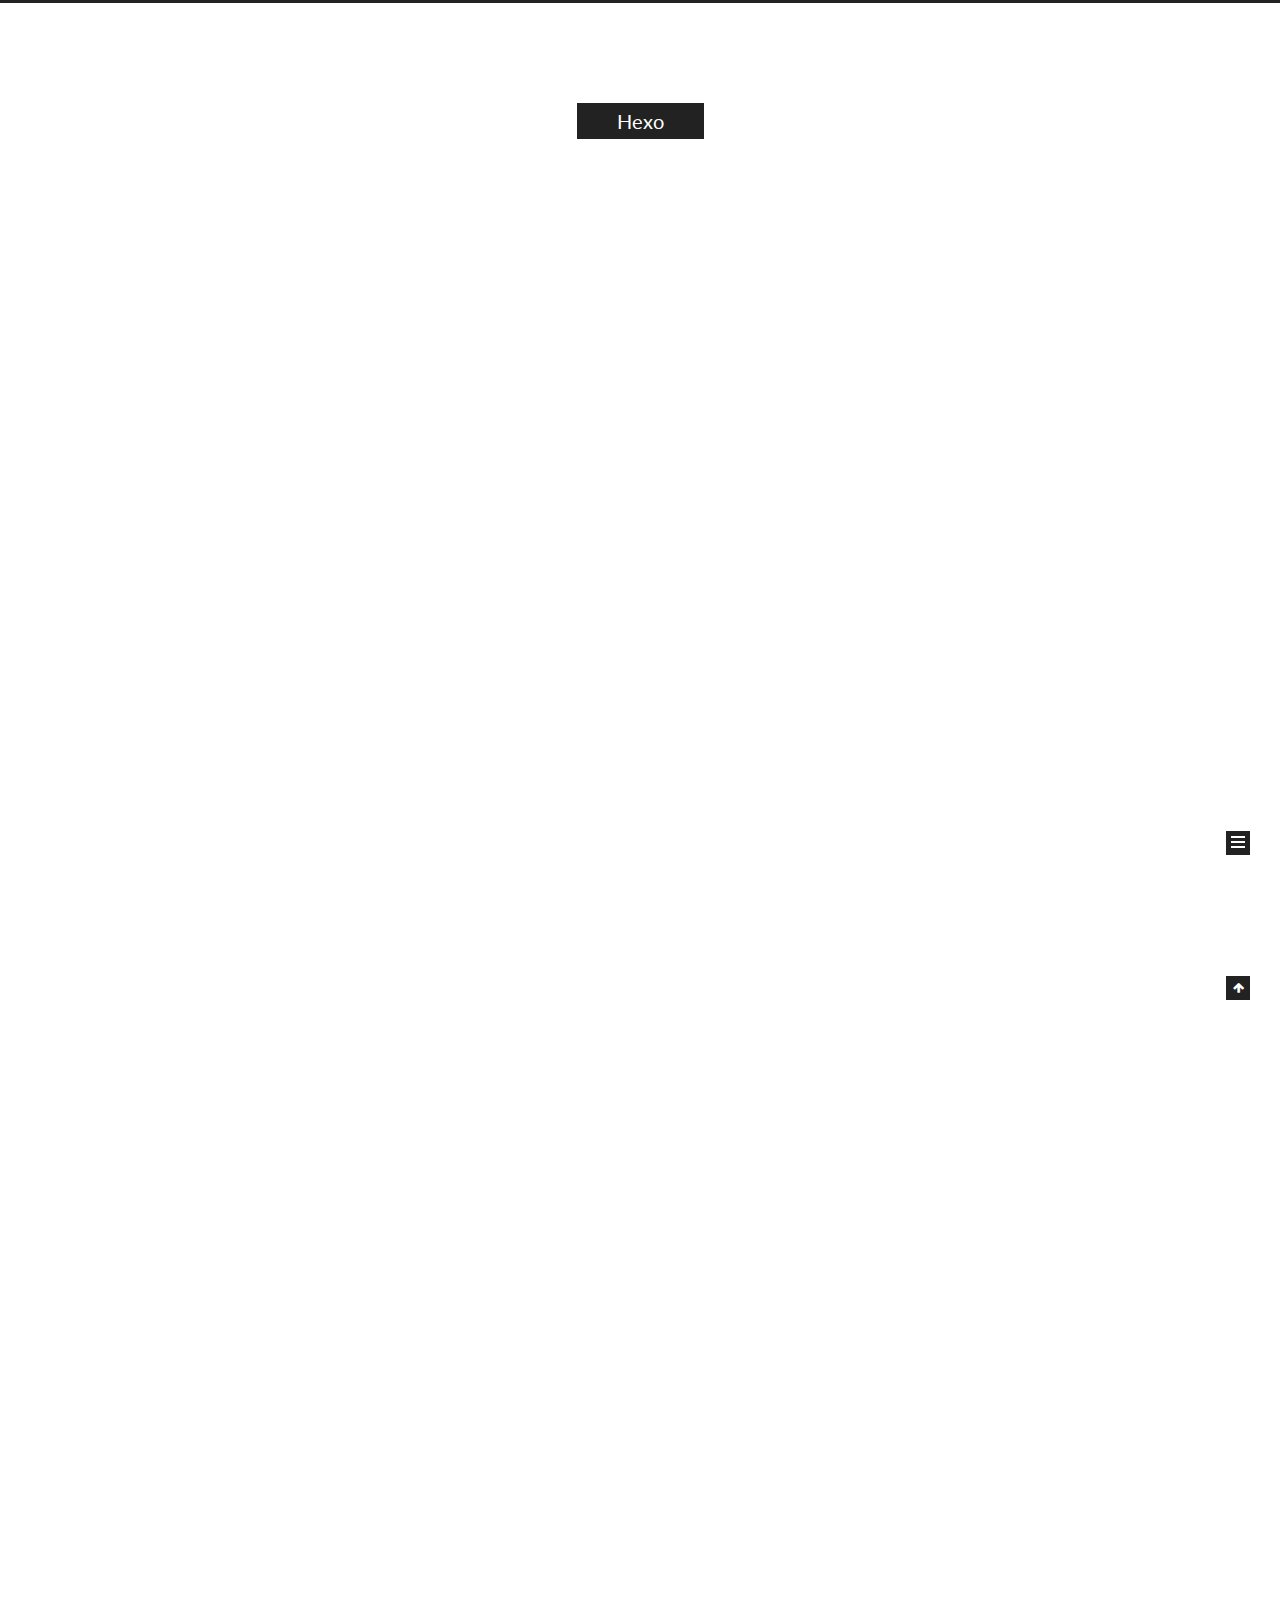
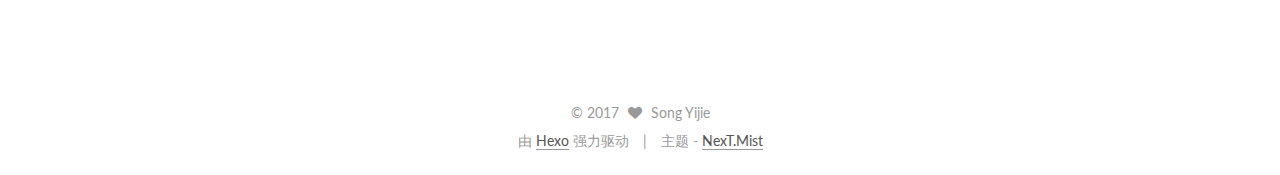
==== commit a39f637f: "Site updated: 2017-08-25 15:34:47" ====
--- a/index.html
+++ b/index.html
@@ -5,7 +5,7 @@
   
 
 
-<html class="theme-next muse use-motion" lang="">
+<html class="theme-next mist use-motion" lang="zh-Hans">
 <head>
   <meta charset="UTF-8"/>
 <meta http-equiv="X-UA-Compatible" content="IE=edge" />
@@ -98,6 +98,7 @@
 <meta property="og:title" content="Hexo">
 <meta property="og:url" content="http://yoursite.com/index.html">
 <meta property="og:site_name" content="Hexo">
+<meta property="og:locale" content="zh-Hans">
 <meta name="twitter:card" content="summary">
 <meta name="twitter:title" content="Hexo">
 
@@ -107,14 +108,14 @@
   var NexT = window.NexT || {};
   var CONFIG = {
     root: '/',
-    scheme: 'Muse',
+    scheme: 'Mist',
     sidebar: {"position":"left","display":"post","offset":12,"offset_float":12,"b2t":false,"scrollpercent":false,"onmobile":false},
     fancybox: true,
     tabs: true,
     motion: true,
     duoshuo: {
       userId: '0',
-      author: 'Author'
+      author: '博主'
     },
     algolia: {
       applicationID: '',
@@ -152,7 +153,7 @@
 
 </head>
 
-<body itemscope itemtype="http://schema.org/WebPage" lang="">
+<body itemscope itemtype="http://schema.org/WebPage" lang="zh-Hans">
 
   
   
@@ -202,17 +203,27 @@
             
               <i class="menu-item-icon fa fa-fw fa-home"></i> <br />
             
-            Startseite
+            首页
           </a>
         </li>
       
         
+        <li class="menu-item menu-item-about">
+          <a href="/about/" rel="section">
+            
+              <i class="menu-item-icon fa fa-fw fa-user"></i> <br />
+            
+            关于
+          </a>
+        </li>
+      
+        
         <li class="menu-item menu-item-archives">
           <a href="/archives/" rel="section">
             
               <i class="menu-item-icon fa fa-fw fa-archive"></i> <br />
             
-            Archiv
+            归档
           </a>
         </li>
       
@@ -222,7 +233,7 @@
             
               <i class="menu-item-icon fa fa-fw fa-tags"></i> <br />
             
-            Tags
+            标签
           </a>
         </li>
       
@@ -262,9 +273,9 @@
     <link itemprop="mainEntityOfPage" href="http://yoursite.com/2017/08/25/2017-8-25测试/">
 
     <span hidden itemprop="author" itemscope itemtype="http://schema.org/Person">
-      <meta itemprop="name" content="John Doe">
+      <meta itemprop="name" content="Song Yijie">
       <meta itemprop="description" content="">
-      <meta itemprop="image" content="/images/avatar.gif">
+      <meta itemprop="image" content="/images/avatar.jpg">
     </span>
 
     <span hidden itemprop="publisher" itemscope itemtype="http://schema.org/Organization">
@@ -288,9 +299,9 @@
                 <i class="fa fa-calendar-o"></i>
               </span>
               
-                <span class="post-meta-item-text">Veröffentlicht am</span>
+                <span class="post-meta-item-text">发表于</span>
               
-              <time title="Post created" itemprop="dateCreated datePublished" datetime="2017-08-25T14:27:34+08:00">
+              <time title="创建于" itemprop="dateCreated datePublished" datetime="2017-08-25T14:27:34+08:00">
                 2017-08-25
               </time>
             
@@ -330,8 +341,7 @@
       
         
           
-            <p>##Hello Hexo</p>
-<figure class="highlight plain"><table><tr><td class="gutter"><pre><div class="line">1</div></pre></td><td class="code"><pre><div class="line">hello world</div></pre></td></tr></table></figure>
+            <h2 id="Hello-Hexo"><a href="#Hello-Hexo" class="headerlink" title="Hello Hexo"></a>Hello Hexo</h2><figure class="highlight plain"><table><tr><td class="gutter"><pre><div class="line">1</div></pre></td><td class="code"><pre><div class="line">hello world</div></pre></td></tr></table></figure>
           
         
       
@@ -382,9 +392,9 @@
     <link itemprop="mainEntityOfPage" href="http://yoursite.com/2017/08/25/hello-world/">
 
     <span hidden itemprop="author" itemscope itemtype="http://schema.org/Person">
-      <meta itemprop="name" content="John Doe">
+      <meta itemprop="name" content="Song Yijie">
       <meta itemprop="description" content="">
-      <meta itemprop="image" content="/images/avatar.gif">
+      <meta itemprop="image" content="/images/avatar.jpg">
     </span>
 
     <span hidden itemprop="publisher" itemscope itemtype="http://schema.org/Organization">
@@ -408,9 +418,9 @@
                 <i class="fa fa-calendar-o"></i>
               </span>
               
-                <span class="post-meta-item-text">Veröffentlicht am</span>
+                <span class="post-meta-item-text">发表于</span>
               
-              <time title="Post created" itemprop="dateCreated datePublished" datetime="2017-08-25T14:17:43+08:00">
+              <time title="创建于" itemprop="dateCreated datePublished" datetime="2017-08-25T14:17:43+08:00">
                 2017-08-25
               </time>
             
@@ -528,9 +538,9 @@
       <section class="site-overview sidebar-panel sidebar-panel-active">
         <div class="site-author motion-element" itemprop="author" itemscope itemtype="http://schema.org/Person">
           <img class="site-author-image" itemprop="image"
-               src="/images/avatar.gif"
-               alt="John Doe" />
-          <p class="site-author-name" itemprop="name">John Doe</p>
+               src="/images/avatar.jpg"
+               alt="Song Yijie" />
+          <p class="site-author-name" itemprop="name">Song Yijie</p>
            
               <p class="site-description motion-element" itemprop="description"></p>
           
@@ -541,7 +551,7 @@
             <div class="site-state-item site-state-posts">
               <a href="/archives/">
                 <span class="site-state-item-count">2</span>
-                <span class="site-state-item-name">Artikel</span>
+                <span class="site-state-item-name">日志</span>
               </a>
             </div>
           
@@ -590,18 +600,18 @@
   <span class="with-love">
     <i class="fa fa-heart"></i>
   </span>
-  <span class="author" itemprop="copyrightHolder">John Doe</span>
+  <span class="author" itemprop="copyrightHolder">Song Yijie</span>
 </div>
 
 
 <div class="powered-by">
-  Erstellt mit  <a class="theme-link" href="https://hexo.io">Hexo</a>
+  由 <a class="theme-link" href="https://hexo.io">Hexo</a> 强力驱动
 </div>
 
 <div class="theme-info">
-  Theme -
+  主题 -
   <a class="theme-link" href="https://github.com/iissnan/hexo-theme-next">
-    NexT.Muse
+    NexT.Mist
   </a>
 </div>
 
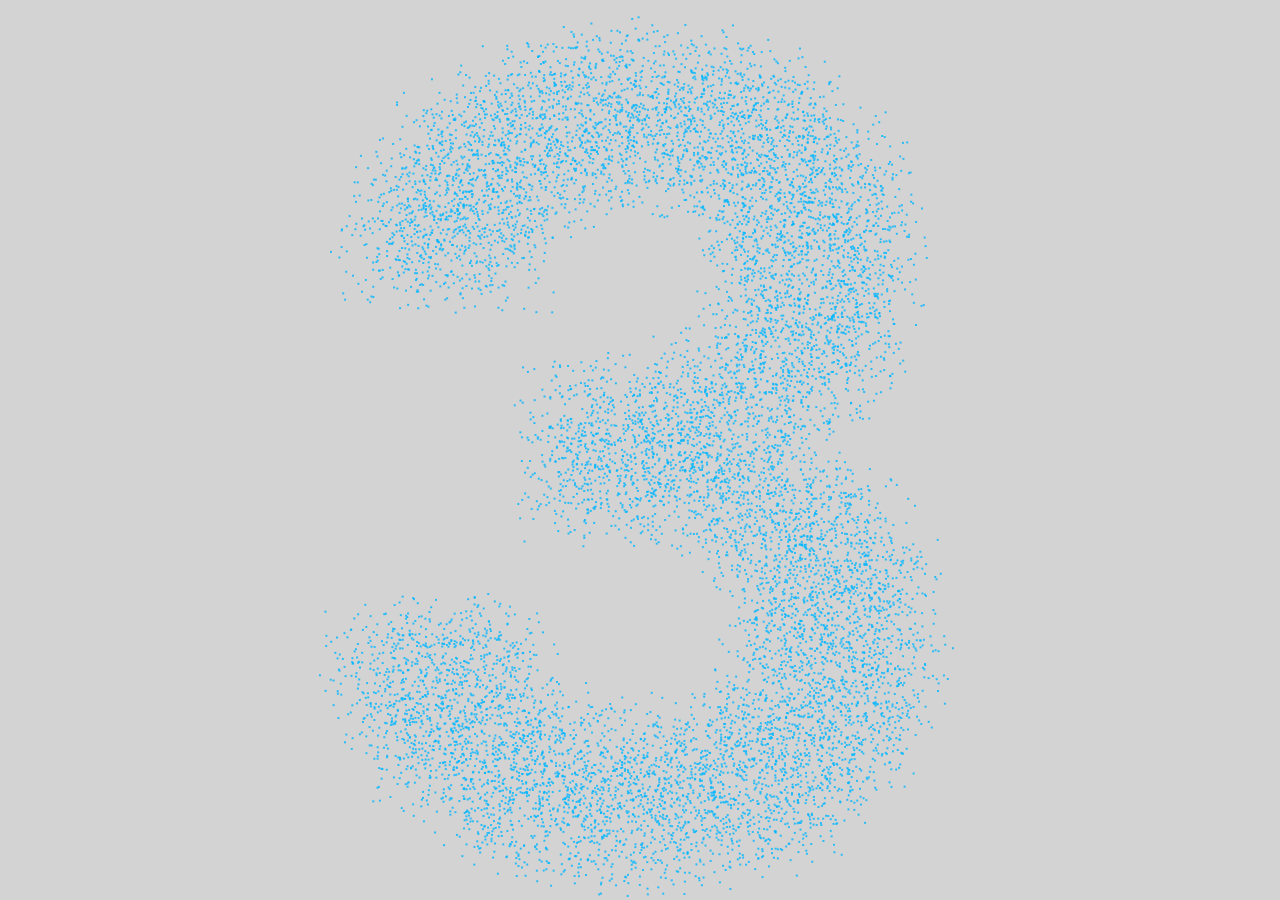
==== commit d5bd4c2e: ":tada: 小可爱" ====
--- a/index.html
+++ b/index.html
@@ -1,753 +1 @@
-<!DOCTYPE html>
-
-
-
-  
-
-
-<html class="theme-next mist use-motion" lang="zh-Hans">
-<head>
-  <meta charset="UTF-8"/>
-<meta http-equiv="X-UA-Compatible" content="IE=edge" />
-<meta name="viewport" content="width=device-width, initial-scale=1, maximum-scale=1"/>
-<meta name="theme-color" content="#222">
-
-
-
-
-
-
-
-
-
-<meta http-equiv="Cache-Control" content="no-transform" />
-<meta http-equiv="Cache-Control" content="no-siteapp" />
-
-
-
-
-
-
-
-
-
-
-
-
-
-
-
-  
-  
-  <link href="/lib/fancybox/source/jquery.fancybox.css?v=2.1.5" rel="stylesheet" type="text/css" />
-
-
-
-
-  
-  
-  
-  
-
-  
-    
-    
-  
-
-  
-
-  
-
-  
-
-  
-
-  
-    
-    
-    <link href="//fonts.googleapis.com/css?family=Lato:300,300italic,400,400italic,700,700italic&subset=latin,latin-ext" rel="stylesheet" type="text/css">
-  
-
-
-
-
-
-
-<link href="/lib/font-awesome/css/font-awesome.min.css?v=4.6.2" rel="stylesheet" type="text/css" />
-
-<link href="/css/main.css?v=5.1.2" rel="stylesheet" type="text/css" />
-
-
-  <meta name="keywords" content="Hexo, NexT" />
-
-
-
-
-
-
-
-
-  <link rel="shortcut icon" type="image/x-icon" href="/favicon.ico?v=5.1.2" />
-
-
-
-
-
-
-<meta property="og:type" content="website">
-<meta property="og:title" content="Hexo">
-<meta property="og:url" content="http://yoursite.com/index.html">
-<meta property="og:site_name" content="Hexo">
-<meta property="og:locale" content="zh-Hans">
-<meta name="twitter:card" content="summary">
-<meta name="twitter:title" content="Hexo">
-
-
-
-<script type="text/javascript" id="hexo.configurations">
-  var NexT = window.NexT || {};
-  var CONFIG = {
-    root: '/',
-    scheme: 'Mist',
-    sidebar: {"position":"left","display":"post","offset":12,"offset_float":12,"b2t":false,"scrollpercent":false,"onmobile":false},
-    fancybox: true,
-    tabs: true,
-    motion: true,
-    duoshuo: {
-      userId: '0',
-      author: '博主'
-    },
-    algolia: {
-      applicationID: '',
-      apiKey: '',
-      indexName: '',
-      hits: {"per_page":10},
-      labels: {"input_placeholder":"Search for Posts","hits_empty":"We didn't find any results for the search: ${query}","hits_stats":"${hits} results found in ${time} ms"}
-    }
-  };
-</script>
-
-
-
-  <link rel="canonical" href="http://yoursite.com/"/>
-
-
-
-
-
-  <title>Hexo</title>
-  
-
-
-
-
-
-
-
-
-
-
-
-
-
-
-</head>
-
-<body itemscope itemtype="http://schema.org/WebPage" lang="zh-Hans">
-
-  
-  
-    
-  
-
-  <div class="container sidebar-position-left 
-   page-home 
- ">
-    <div class="headband"></div>
-
-    <header id="header" class="header" itemscope itemtype="http://schema.org/WPHeader">
-      <div class="header-inner"><div class="site-brand-wrapper">
-  <div class="site-meta ">
-    
-
-    <div class="custom-logo-site-title">
-      <a href="/"  class="brand" rel="start">
-        <span class="logo-line-before"><i></i></span>
-        <span class="site-title">Hexo</span>
-        <span class="logo-line-after"><i></i></span>
-      </a>
-    </div>
-      
-        <p class="site-subtitle"></p>
-      
-  </div>
-
-  <div class="site-nav-toggle">
-    <button>
-      <span class="btn-bar"></span>
-      <span class="btn-bar"></span>
-      <span class="btn-bar"></span>
-    </button>
-  </div>
-</div>
-
-<nav class="site-nav">
-  
-
-  
-    <ul id="menu" class="menu">
-      
-        
-        <li class="menu-item menu-item-home">
-          <a href="/" rel="section">
-            
-              <i class="menu-item-icon fa fa-fw fa-home"></i> <br />
-            
-            首页
-          </a>
-        </li>
-      
-        
-        <li class="menu-item menu-item-about">
-          <a href="/about/" rel="section">
-            
-              <i class="menu-item-icon fa fa-fw fa-user"></i> <br />
-            
-            关于
-          </a>
-        </li>
-      
-        
-        <li class="menu-item menu-item-archives">
-          <a href="/archives/" rel="section">
-            
-              <i class="menu-item-icon fa fa-fw fa-archive"></i> <br />
-            
-            归档
-          </a>
-        </li>
-      
-        
-        <li class="menu-item menu-item-tags">
-          <a href="/tags/" rel="section">
-            
-              <i class="menu-item-icon fa fa-fw fa-tags"></i> <br />
-            
-            标签
-          </a>
-        </li>
-      
-
-      
-    </ul>
-  
-
-  
-</nav>
-
-
-
- </div>
-    </header>
-
-    <main id="main" class="main">
-      <div class="main-inner">
-        <div class="content-wrap">
-          <div id="content" class="content">
-            
-  <section id="posts" class="posts-expand">
-    
-      
-
-  
-
-  
-  
-  
-
-  <article class="post post-type-normal" itemscope itemtype="http://schema.org/Article">
-  
-  
-  
-  <div class="post-block">
-    <link itemprop="mainEntityOfPage" href="http://yoursite.com/2017/08/25/2017-8-25测试/">
-
-    <span hidden itemprop="author" itemscope itemtype="http://schema.org/Person">
-      <meta itemprop="name" content="Song Yijie">
-      <meta itemprop="description" content="">
-      <meta itemprop="image" content="/images/avatar.jpg">
-    </span>
-
-    <span hidden itemprop="publisher" itemscope itemtype="http://schema.org/Organization">
-      <meta itemprop="name" content="Hexo">
-    </span>
-
-    
-      <header class="post-header">
-
-        
-        
-          <h1 class="post-title" itemprop="name headline">
-                
-                <a class="post-title-link" href="/2017/08/25/2017-8-25测试/" itemprop="url">2017-8-25测试</a></h1>
-        
-
-        <div class="post-meta">
-          <span class="post-time">
-            
-              <span class="post-meta-item-icon">
-                <i class="fa fa-calendar-o"></i>
-              </span>
-              
-                <span class="post-meta-item-text">发表于</span>
-              
-              <time title="创建于" itemprop="dateCreated datePublished" datetime="2017-08-25T14:27:34+08:00">
-                2017-08-25
-              </time>
-            
-
-            
-
-            
-          </span>
-
-          
-
-          
-            
-          
-
-          
-          
-
-          
-
-          
-
-          
-
-        </div>
-      </header>
-    
-
-    
-    
-    
-    <div class="post-body" itemprop="articleBody">
-
-      
-      
-
-      
-        
-          
-            <h2 id="Hello-Hexo"><a href="#Hello-Hexo" class="headerlink" title="Hello Hexo"></a>Hello Hexo</h2><figure class="highlight plain"><table><tr><td class="gutter"><pre><div class="line">1</div></pre></td><td class="code"><pre><div class="line">hello world</div></pre></td></tr></table></figure>
-          
-        
-      
-    </div>
-    
-    
-    
-
-    
-
-    
-
-    
-
-    <footer class="post-footer">
-      
-
-      
-
-      
-
-      
-      
-        <div class="post-eof"></div>
-      
-    </footer>
-  </div>
-  
-  
-  
-  </article>
-
-
-    
-      
-
-  
-
-  
-  
-  
-
-  <article class="post post-type-normal" itemscope itemtype="http://schema.org/Article">
-  
-  
-  
-  <div class="post-block">
-    <link itemprop="mainEntityOfPage" href="http://yoursite.com/2017/08/25/hello-world/">
-
-    <span hidden itemprop="author" itemscope itemtype="http://schema.org/Person">
-      <meta itemprop="name" content="Song Yijie">
-      <meta itemprop="description" content="">
-      <meta itemprop="image" content="/images/avatar.jpg">
-    </span>
-
-    <span hidden itemprop="publisher" itemscope itemtype="http://schema.org/Organization">
-      <meta itemprop="name" content="Hexo">
-    </span>
-
-    
-      <header class="post-header">
-
-        
-        
-          <h1 class="post-title" itemprop="name headline">
-                
-                <a class="post-title-link" href="/2017/08/25/hello-world/" itemprop="url">Hello World</a></h1>
-        
-
-        <div class="post-meta">
-          <span class="post-time">
-            
-              <span class="post-meta-item-icon">
-                <i class="fa fa-calendar-o"></i>
-              </span>
-              
-                <span class="post-meta-item-text">发表于</span>
-              
-              <time title="创建于" itemprop="dateCreated datePublished" datetime="2017-08-25T14:17:43+08:00">
-                2017-08-25
-              </time>
-            
-
-            
-
-            
-          </span>
-
-          
-
-          
-            
-          
-
-          
-          
-
-          
-
-          
-
-          
-
-        </div>
-      </header>
-    
-
-    
-    
-    
-    <div class="post-body" itemprop="articleBody">
-
-      
-      
-
-      
-        
-          
-            <p>Welcome to <a href="https://hexo.io/" target="_blank" rel="external">Hexo</a>! This is your very first post. Check <a href="https://hexo.io/docs/" target="_blank" rel="external">documentation</a> for more info. If you get any problems when using Hexo, you can find the answer in <a href="https://hexo.io/docs/troubleshooting.html" target="_blank" rel="external">troubleshooting</a> or you can ask me on <a href="https://github.com/hexojs/hexo/issues" target="_blank" rel="external">GitHub</a>.</p>
-<h2 id="Quick-Start"><a href="#Quick-Start" class="headerlink" title="Quick Start"></a>Quick Start</h2><h3 id="Create-a-new-post"><a href="#Create-a-new-post" class="headerlink" title="Create a new post"></a>Create a new post</h3><figure class="highlight bash"><table><tr><td class="gutter"><pre><div class="line">1</div></pre></td><td class="code"><pre><div class="line">$ hexo new <span class="string">"My New Post"</span></div></pre></td></tr></table></figure>
-<p>More info: <a href="https://hexo.io/docs/writing.html" target="_blank" rel="external">Writing</a></p>
-<h3 id="Run-server"><a href="#Run-server" class="headerlink" title="Run server"></a>Run server</h3><figure class="highlight bash"><table><tr><td class="gutter"><pre><div class="line">1</div></pre></td><td class="code"><pre><div class="line">$ hexo server</div></pre></td></tr></table></figure>
-<p>More info: <a href="https://hexo.io/docs/server.html" target="_blank" rel="external">Server</a></p>
-<h3 id="Generate-static-files"><a href="#Generate-static-files" class="headerlink" title="Generate static files"></a>Generate static files</h3><figure class="highlight bash"><table><tr><td class="gutter"><pre><div class="line">1</div></pre></td><td class="code"><pre><div class="line">$ hexo generate</div></pre></td></tr></table></figure>
-<p>More info: <a href="https://hexo.io/docs/generating.html" target="_blank" rel="external">Generating</a></p>
-<h3 id="Deploy-to-remote-sites"><a href="#Deploy-to-remote-sites" class="headerlink" title="Deploy to remote sites"></a>Deploy to remote sites</h3><figure class="highlight bash"><table><tr><td class="gutter"><pre><div class="line">1</div></pre></td><td class="code"><pre><div class="line">$ hexo deploy</div></pre></td></tr></table></figure>
-<p>More info: <a href="https://hexo.io/docs/deployment.html" target="_blank" rel="external">Deployment</a></p>
-
-          
-        
-      
-    </div>
-    
-    
-    
-
-    
-
-    
-
-    
-
-    <footer class="post-footer">
-      
-
-      
-
-      
-
-      
-      
-        <div class="post-eof"></div>
-      
-    </footer>
-  </div>
-  
-  
-  
-  </article>
-
-
-    
-  </section>
-
-  
-
-
-          </div>
-          
-
-
-          
-
-        </div>
-        
-          
-  
-  <div class="sidebar-toggle">
-    <div class="sidebar-toggle-line-wrap">
-      <span class="sidebar-toggle-line sidebar-toggle-line-first"></span>
-      <span class="sidebar-toggle-line sidebar-toggle-line-middle"></span>
-      <span class="sidebar-toggle-line sidebar-toggle-line-last"></span>
-    </div>
-  </div>
-
-  <aside id="sidebar" class="sidebar">
-    
-    <div class="sidebar-inner">
-
-      
-
-      
-
-      <section class="site-overview sidebar-panel sidebar-panel-active">
-        <div class="site-author motion-element" itemprop="author" itemscope itemtype="http://schema.org/Person">
-          <img class="site-author-image" itemprop="image"
-               src="/images/avatar.jpg"
-               alt="Song Yijie" />
-          <p class="site-author-name" itemprop="name">Song Yijie</p>
-           
-              <p class="site-description motion-element" itemprop="description"></p>
-          
-        </div>
-        <nav class="site-state motion-element">
-
-          
-            <div class="site-state-item site-state-posts">
-              <a href="/archives/">
-                <span class="site-state-item-count">2</span>
-                <span class="site-state-item-name">日志</span>
-              </a>
-            </div>
-          
-
-          
-
-          
-
-        </nav>
-
-        
-
-        <div class="links-of-author motion-element">
-          
-        </div>
-
-        
-        
-
-        
-        
-
-        
-
-
-      </section>
-
-      
-
-      
-
-    </div>
-  </aside>
-
-
-        
-      </div>
-    </main>
-
-    <footer id="footer" class="footer">
-      <div class="footer-inner">
-        <div class="copyright" >
-  
-  &copy; 
-  <span itemprop="copyrightYear">2017</span>
-  <span class="with-love">
-    <i class="fa fa-heart"></i>
-  </span>
-  <span class="author" itemprop="copyrightHolder">Song Yijie</span>
-</div>
-
-
-<div class="powered-by">
-  由 <a class="theme-link" href="https://hexo.io">Hexo</a> 强力驱动
-</div>
-
-<div class="theme-info">
-  主题 -
-  <a class="theme-link" href="https://github.com/iissnan/hexo-theme-next">
-    NexT.Mist
-  </a>
-</div>
-
-
-        
-
-        
-      </div>
-    </footer>
-
-    
-      <div class="back-to-top">
-        <i class="fa fa-arrow-up"></i>
-        
-      </div>
-    
-
-  </div>
-
-  
-
-<script type="text/javascript">
-  if (Object.prototype.toString.call(window.Promise) !== '[object Function]') {
-    window.Promise = null;
-  }
-</script>
-
-
-
-
-
-
-
-
-
-  
-
-
-
-
-
-
-
-
-
-
-
-
-  
-  <script type="text/javascript" src="/lib/jquery/index.js?v=2.1.3"></script>
-
-  
-  <script type="text/javascript" src="/lib/fastclick/lib/fastclick.min.js?v=1.0.6"></script>
-
-  
-  <script type="text/javascript" src="/lib/jquery_lazyload/jquery.lazyload.js?v=1.9.7"></script>
-
-  
-  <script type="text/javascript" src="/lib/velocity/velocity.min.js?v=1.2.1"></script>
-
-  
-  <script type="text/javascript" src="/lib/velocity/velocity.ui.min.js?v=1.2.1"></script>
-
-  
-  <script type="text/javascript" src="/lib/fancybox/source/jquery.fancybox.pack.js?v=2.1.5"></script>
-
-
-  
-
-
-  <script type="text/javascript" src="/js/src/utils.js?v=5.1.2"></script>
-
-  <script type="text/javascript" src="/js/src/motion.js?v=5.1.2"></script>
-
-
-
-  
-  
-
-  
-    <script type="text/javascript" src="/js/src/scrollspy.js?v=5.1.2"></script>
-<script type="text/javascript" src="/js/src/post-details.js?v=5.1.2"></script>
-
-  
-
-  
-
-
-  <script type="text/javascript" src="/js/src/bootstrap.js?v=5.1.2"></script>
-
-
-
-  
-
-
-  
-
-
-
-
-	
-
-
-
-
-
-  
-
-
-
-
-
-  
-
-
-
-
-
-
-  
-
-
-
-
-
-  
-
-  
-
-  
-
-  
-
-  
-
-  
-
-</body>
-</html>
+<!doctype html><html lang="en"><head><meta charset="utf-8"><meta name="viewport" content="width=device-width,initial-scale=1,shrink-to-fit=no"><meta name="theme-color" content="#000000"><link rel="manifest" href="/manifest.json"><link rel="shortcut icon" href="/favicon.ico"><title>React App</title><style>html{height:100%}body{margin:0;height:100%}#root{height:100%}</style></head><body><noscript>You need to enable JavaScript to run this app.</noscript><div id="root"></div><script type="text/javascript" src="/static/js/main.13ea9909.js"></script></body></html>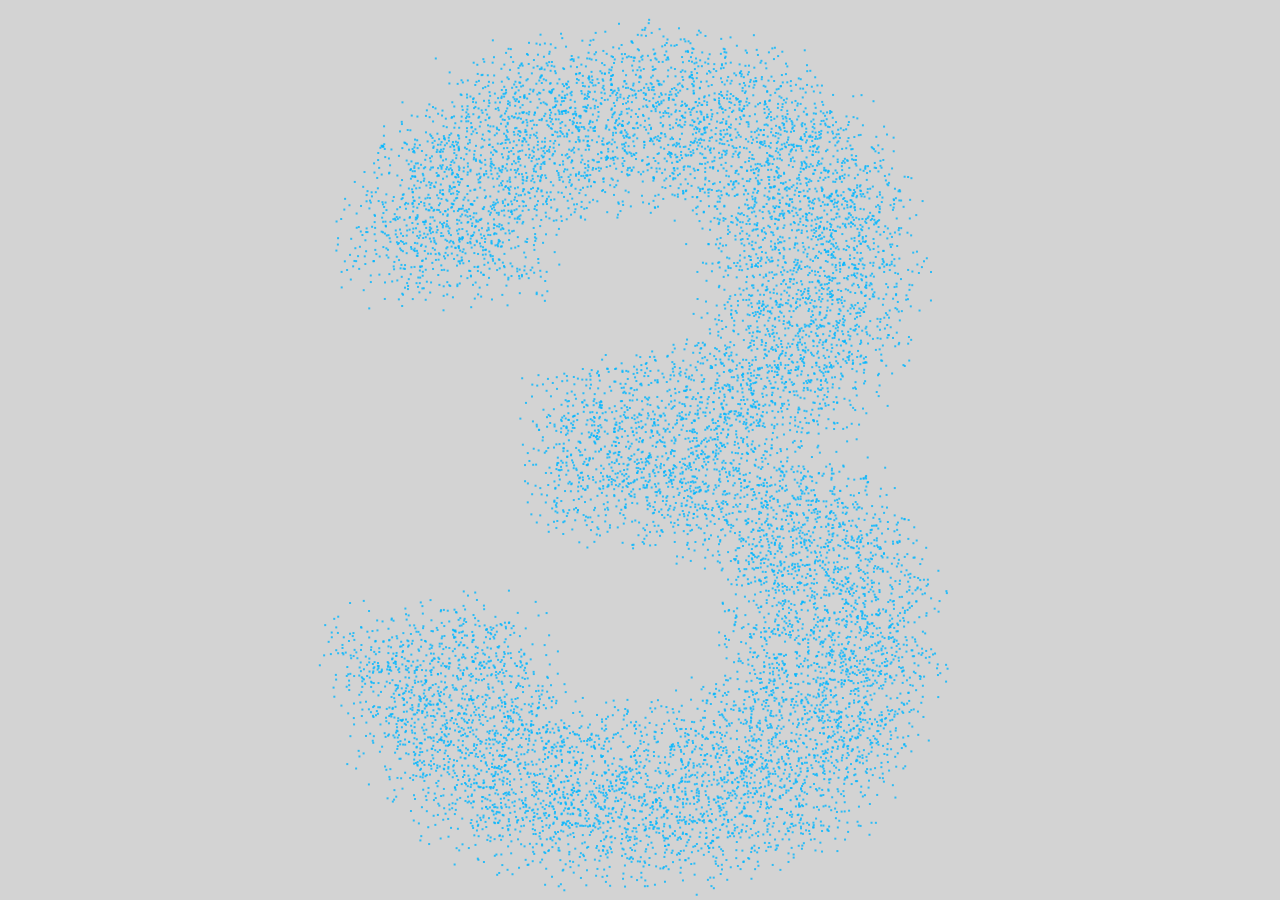
==== commit 79a494b1: ":tada: 小可爱" ====
--- a/index.html
+++ b/index.html
@@ -1 +1 @@
-<!doctype html><html lang="en"><head><meta charset="utf-8"><meta name="viewport" content="width=device-width,initial-scale=1,shrink-to-fit=no"><meta name="theme-color" content="#000000"><link rel="manifest" href="/manifest.json"><link rel="shortcut icon" href="/favicon.ico"><title>React App</title><style>html{height:100%}body{margin:0;height:100%}#root{height:100%}</style></head><body><noscript>You need to enable JavaScript to run this app.</noscript><div id="root"></div><script type="text/javascript" src="/static/js/main.13ea9909.js"></script></body></html>+<!doctype html><html lang="en"><head><meta charset="utf-8"><meta name="viewport" content="width=device-width,initial-scale=1,shrink-to-fit=no"><meta name="theme-color" content="#000000"><link rel="manifest" href="/manifest.json"><link rel="shortcut icon" href="/favicon.png"><title>小可爱</title><style>html{height:100%}body{margin:0;height:100%}#root{height:100%}</style></head><body><noscript>You need to enable JavaScript to run this app.</noscript><div id="root"></div><script type="text/javascript" src="/static/js/main.13ea9909.js"></script></body></html>